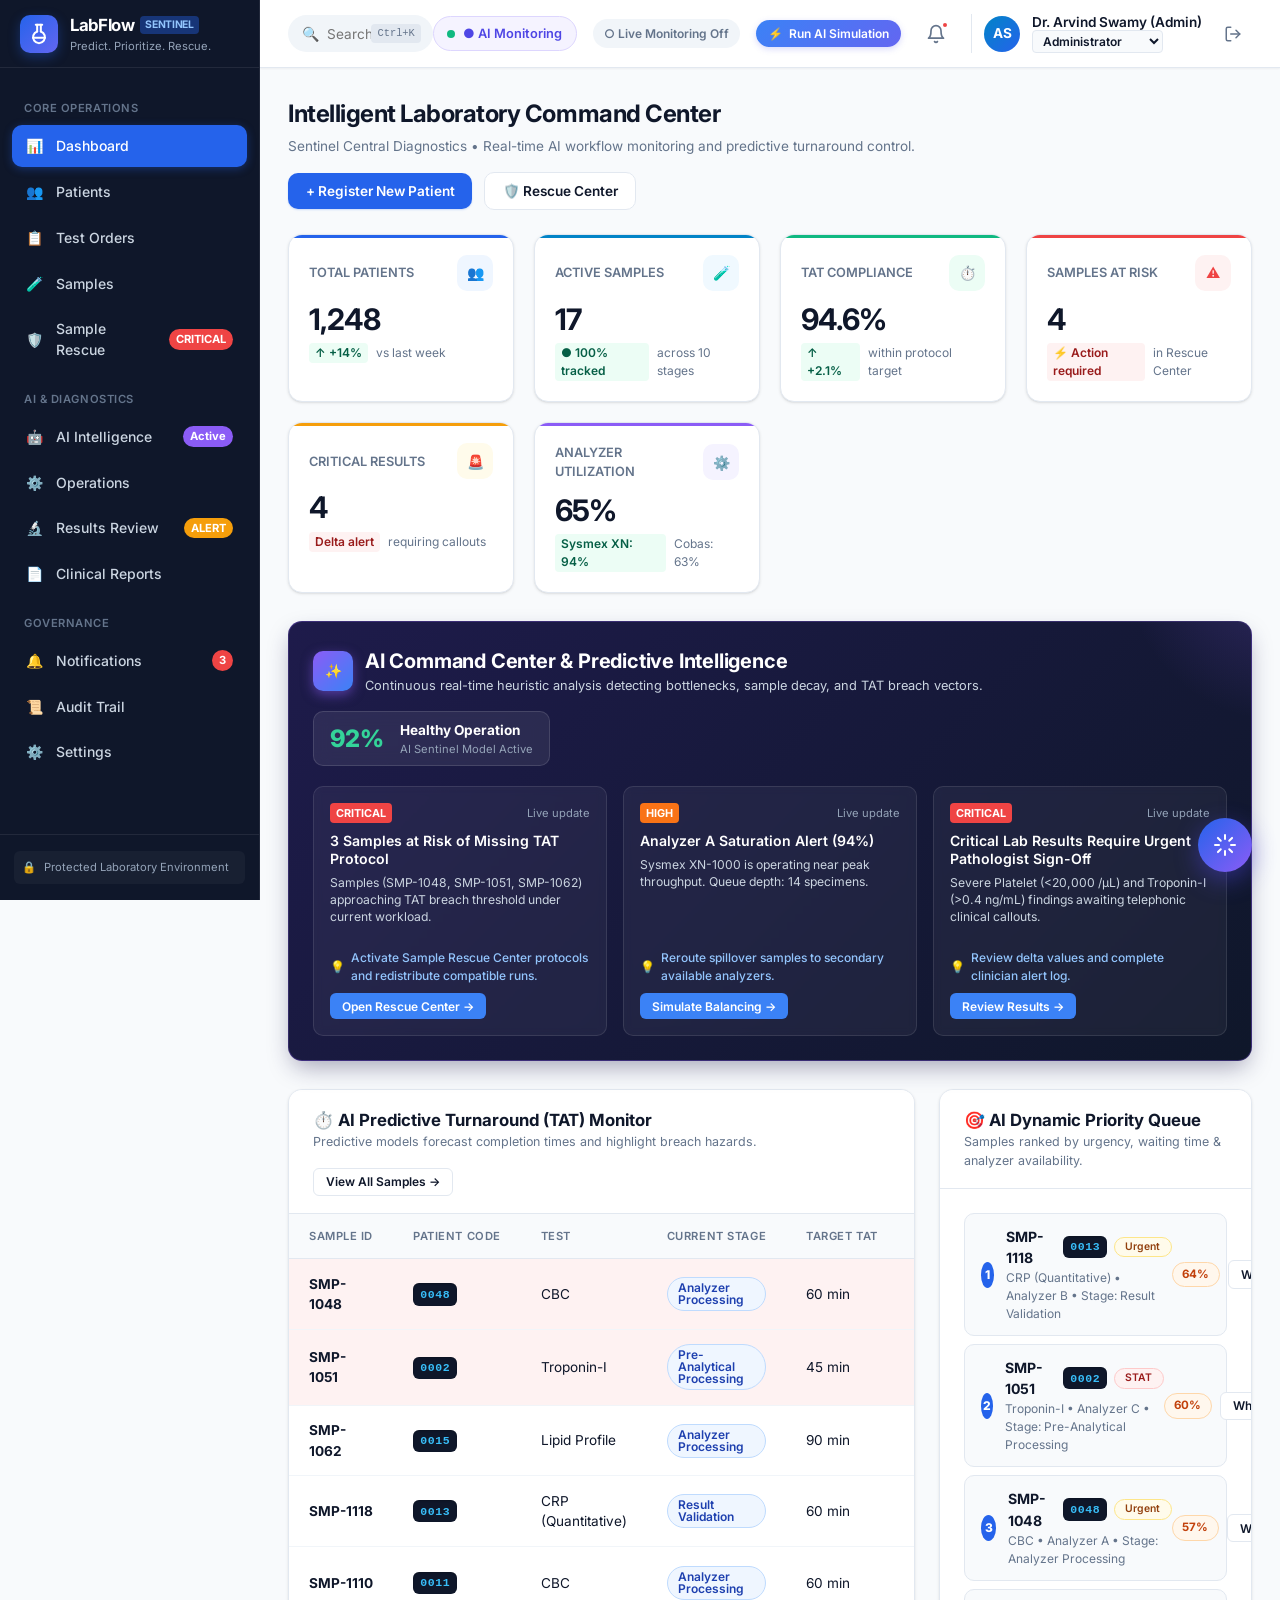
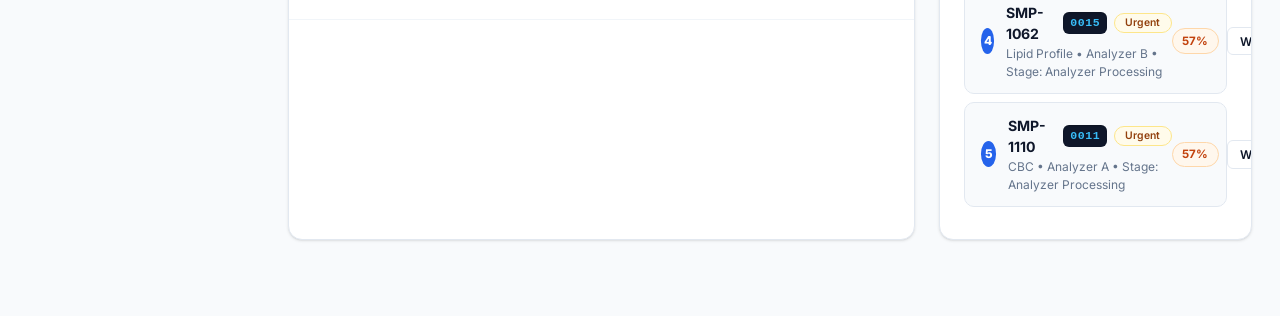
==== index.html @ 4ed2c7ea "Add files via upload" ====
<!DOCTYPE html>
<html lang="en">
<head>
  <meta charset="UTF-8">
  <meta name="viewport" content="width=device-width, initial-scale=1.0">
  <title>LabFlow Sentinel — AI-Integrated Healthcare Laboratory Management</title>
  
  <!-- Modern Inter Font & Stylesheets -->
  <link rel="preconnect" href="https://fonts.googleapis.com">
  <link rel="preconnect" href="https://fonts.gstatic.com" crossorigin>
  <link href="https://fonts.googleapis.com/css2?family=Inter:wght@400;500;600;700;800&display=swap" rel="stylesheet">
  
  <link rel="stylesheet" href="css/style.css">
  <link rel="stylesheet" href="css/components.css">
  <link rel="stylesheet" href="css/responsive.css">
</head>
<body>

<div class="app-container">
  
  <!-- Mobile Overlay -->
  <div id="sidebar-overlay" class="sidebar-overlay"></div>

  <!-- Left Sidebar Navigation -->
  <aside id="sidebar" class="sidebar">
    <div class="sidebar-header">
      <div class="brand-logo">
        <svg width="22" height="22" viewBox="0 0 24 24" fill="none" stroke="currentColor" stroke-width="2.2" stroke-linecap="round" stroke-linejoin="round">
          <path d="M10 2v7.31"></path>
          <path d="M14 9.3V1.99"></path>
          <path d="M8.5 2h7"></path>
          <path d="M14 9.3a6.5 6.5 0 1 1-4 0"></path>
          <path d="M5.52 16h12.96"></path>
        </svg>
      </div>
      <div class="brand-info">
        <div class="brand-title">
          <span>LabFlow</span>
          <span class="brand-badge">Sentinel</span>
        </div>
        <div class="brand-tagline">Predict. Prioritize. Rescue.</div>
      </div>
    </div>

    <nav class="sidebar-nav">
      <div class="nav-section-title">Core Operations</div>
      
      <a class="nav-item active" data-page="dashboard" onclick="app.navigateTo('dashboard')">
        <span class="nav-icon">📊</span>
        <span>Dashboard</span>
      </a>

      <a class="nav-item" data-page="patients" onclick="app.navigateTo('patients')">
        <span class="nav-icon">👥</span>
        <span>Patients</span>
      </a>

      <a class="nav-item" data-page="orders" onclick="app.navigateTo('orders')">
        <span class="nav-icon">📋</span>
        <span>Test Orders</span>
      </a>

      <a class="nav-item" data-page="samples" onclick="app.navigateTo('samples')">
        <span class="nav-icon">🧪</span>
        <span>Samples</span>
      </a>

      <a class="nav-item" data-page="rescue" onclick="app.navigateTo('rescue')">
        <span class="nav-icon">🛡️</span>
        <span>Sample Rescue</span>
        <span class="nav-badge danger">CRITICAL</span>
      </a>

      <div class="nav-section-title">AI & Diagnostics</div>

      <a class="nav-item" data-page="intelligence" onclick="app.navigateTo('intelligence')">
        <span class="nav-icon">🤖</span>
        <span>AI Intelligence</span>
        <span class="nav-badge purple">Active</span>
      </a>

      <a class="nav-item" data-page="operations" onclick="app.navigateTo('operations')">
        <span class="nav-icon">⚙️</span>
        <span>Operations</span>
      </a>

      <a class="nav-item" data-page="results" onclick="app.navigateTo('results')">
        <span class="nav-icon">🔬</span>
        <span>Results Review</span>
        <span class="nav-badge warning">ALERT</span>
      </a>

      <a class="nav-item" data-page="reports" onclick="app.navigateTo('reports')">
        <span class="nav-icon">📄</span>
        <span>Clinical Reports</span>
      </a>

      <div class="nav-section-title">Governance</div>

      <a class="nav-item" data-page="notifications" onclick="app.navigateTo('notifications')">
        <span class="nav-icon">🔔</span>
        <span>Notifications</span>
        <span id="sidebar-notif-badge" class="nav-badge danger" style="display: none;">3</span>
      </a>

      <a class="nav-item" data-page="audit" onclick="app.navigateTo('audit')">
        <span class="nav-icon">📜</span>
        <span>Audit Trail</span>
      </a>

      <a class="nav-item" data-page="settings" onclick="app.navigateTo('settings')">
        <span class="nav-icon">⚙️</span>
        <span>Settings</span>
      </a>
    </nav>

    <div class="sidebar-footer">
      <div class="sidebar-security-badge">
        <span>🔒</span>
        <span>Protected Laboratory Environment</span>
      </div>
    </div>
  </aside>

  <!-- Main Application Wrapper -->
  <div class="main-wrapper">
    
    <!-- Sticky Top Navigation Bar -->
    <header class="topbar">
      <div class="topbar-left">
        <button id="mobile-menu-btn" class="mobile-menu-btn" aria-label="Toggle Navigation">
          <svg width="22" height="22" viewBox="0 0 24 24" fill="none" stroke="currentColor" stroke-width="2"><line x1="3" y1="12" x2="21" y2="12"></line><line x1="3" y1="6" x2="21" y2="6"></line><line x1="3" y1="18" x2="21" y2="18"></line></svg>
        </button>

        <!-- Global Search Container with Deep Linking -->
        <div class="global-search-container">
          <div class="search-input-wrapper">
            <span class="search-icon">🔍</span>
            <input 
              type="text" 
              id="global-search-input" 
              class="global-search-input" 
              placeholder="Search Patient Code (e.g. 0048), Name, Sample ID, Test..." 
              autocomplete="off"
            />
            <span class="search-shortcut">Ctrl+K</span>
          </div>
          <div id="global-search-dropdown" class="search-results-dropdown"></div>
        </div>
      </div>

      <div class="topbar-right">
        <!-- AI System Status Pill -->
        <div class="ai-status-pill" onclick="app.openModal('ai-status-modal')" title="Click to view AI Subsystem Diagnostics">
          <span class="ai-pulse-dot"></span>
          <span>● AI Monitoring</span>
        </div>

        <!-- Live Monitoring Switch -->
        <div id="live-monitor-pill" class="live-monitor-pill" onclick="app.toggleLiveMonitoring()" title="Simulates real-time sample queue and time increments">
          ○ Live Monitoring Off
        </div>

        <!-- Run AI Simulation Button -->
        <button class="btn-simulation" onclick="app.runSimulation()" title="Triggers simulated volume spikes, updated risk scores, and alerts">
          <span>⚡</span> Run AI Simulation
        </button>

        <!-- Notification Bell -->
        <div class="icon-button" onclick="app.navigateTo('notifications')" title="Notifications">
          <svg width="20" height="20" viewBox="0 0 24 24" fill="none" stroke="currentColor" stroke-width="2" stroke-linecap="round" stroke-linejoin="round">
            <path d="M18 8A6 6 0 0 0 6 8c0 7-3 9-3 9h18s-3-2-3-9"></path>
            <path d="M13.73 21a2 2 0 0 1-3.46 0"></path>
          </svg>
          <span id="topbar-notif-badge" class="badge-dot" style="display: none;"></span>
        </div>

        <!-- Role-Based User Persona Switcher -->
        <div class="user-role-container">
          <div id="topbar-user-avatar" class="user-avatar">AS</div>
          <div class="user-details">
            <div id="topbar-user-name" class="user-name">Dr. Arvind Swamy</div>
            <div class="user-role">
              <select id="role-switcher-select" class="role-switcher-select" onchange="app.handleRoleSwitch(this.value)">
                <option value="admin">Administrator</option>
                <option value="technician">Lab Technician</option>
                <option value="pathologist">Pathologist</option>
                <option value="doctor">Referring Doctor</option>
                <option value="receptionist">Receptionist</option>
              </select>
            </div>
          </div>
          <button class="icon-button" onclick="window.location.href='login.html'" title="Sign Out / Switch Session">
            <svg width="18" height="18" viewBox="0 0 24 24" fill="none" stroke="currentColor" stroke-width="2" stroke-linecap="round" stroke-linejoin="round">
              <path d="M9 21H5a2 2 0 0 1-2-2V5a2 2 0 0 1 2-2h4"></path>
              <polyline points="16 17 21 12 16 7"></polyline>
              <line x1="21" y1="12" x2="9" y2="12"></line>
            </svg>
          </button>
        </div>
      </div>
    </header>

    <!-- Main Content Container (SPA Dynamic View Pages) -->
    <main class="content-area">
      
      <!-- VIEW: DASHBOARD -->
      <section id="view-dashboard" class="page-view active">
        <div class="page-header">
          <div class="page-header-left">
            <h1 class="page-title">
              <span>Intelligent Laboratory Command Center</span>
            </h1>
            <p class="page-subtitle">Sentinel Central Diagnostics &bull; Real-time AI workflow monitoring and predictive turnaround control.</p>
          </div>
          <div class="page-header-actions">
            <button class="btn btn-primary" onclick="app.openRegisterPatientModal()">
              + Register New Patient
            </button>
            <button class="btn btn-secondary" onclick="app.navigateTo('rescue')">
              🛡️ Rescue Center
            </button>
          </div>
        </div>

        <!-- 6 KPI Metric Cards -->
        <div class="kpi-grid">
          <div class="kpi-card primary">
            <div class="kpi-header">
              <span class="kpi-label">TOTAL PATIENTS</span>
              <div class="kpi-icon-wrap primary">👥</div>
            </div>
            <div id="kpi-total-patients" class="kpi-value">1,248</div>
            <div class="kpi-footer">
              <span class="kpi-trend up-good">↑ +14%</span>
              <span class="kpi-subtitle">vs last week</span>
            </div>
          </div>

          <div class="kpi-card accent">
            <div class="kpi-header">
              <span class="kpi-label">ACTIVE SAMPLES</span>
              <div class="kpi-icon-wrap accent">🧪</div>
            </div>
            <div id="kpi-active-samples" class="kpi-value">86</div>
            <div class="kpi-footer">
              <span class="kpi-trend up-good">● 100% tracked</span>
              <span class="kpi-subtitle">across 10 stages</span>
            </div>
          </div>

          <div class="kpi-card success">
            <div class="kpi-header">
              <span class="kpi-label">TAT COMPLIANCE</span>
              <div class="kpi-icon-wrap success">⏱️</div>
            </div>
            <div id="kpi-tat-compliance" class="kpi-value">94.6%</div>
            <div class="kpi-footer">
              <span class="kpi-trend up-good">↑ +2.1%</span>
              <span class="kpi-subtitle">within protocol target</span>
            </div>
          </div>

          <div class="kpi-card danger">
            <div class="kpi-header">
              <span class="kpi-label">SAMPLES AT RISK</span>
              <div class="kpi-icon-wrap danger">⚠️</div>
            </div>
            <div id="kpi-samples-at-risk" class="kpi-value">12</div>
            <div class="kpi-footer">
              <span class="kpi-trend up-bad">⚡ Action required</span>
              <span class="kpi-subtitle">in Rescue Center</span>
            </div>
          </div>

          <div class="kpi-card warning">
            <div class="kpi-header">
              <span class="kpi-label">CRITICAL RESULTS</span>
              <div class="kpi-icon-wrap warning">🚨</div>
            </div>
            <div id="kpi-critical-results" class="kpi-value">4</div>
            <div class="kpi-footer">
              <span class="kpi-trend up-bad">Delta alert</span>
              <span class="kpi-subtitle">requiring callouts</span>
            </div>
          </div>

          <div class="kpi-card purple">
            <div class="kpi-header">
              <span class="kpi-label">ANALYZER UTILIZATION</span>
              <div class="kpi-icon-wrap purple">⚙️</div>
            </div>
            <div id="kpi-analyzer-utilization" class="kpi-value">78%</div>
            <div class="kpi-footer">
              <span class="kpi-trend up-good">Sysmex XN: 94%</span>
              <span class="kpi-subtitle">Cobas: 63%</span>
            </div>
          </div>
        </div>

        <!-- AI Command Center Box -->
        <div class="ai-command-box">
          <div class="ai-command-header">
            <div class="ai-command-title-group">
              <div class="ai-sparkle-icon">✨</div>
              <div>
                <div class="ai-command-headline">AI Command Center & Predictive Intelligence</div>
                <div class="ai-command-subtext">Continuous real-time heuristic analysis detecting bottlenecks, sample decay, and TAT breach vectors.</div>
              </div>
            </div>

            <!-- Health Score Gauge -->
            <div class="ai-health-meter">
              <div class="ai-health-score">92%</div>
              <div class="ai-health-label">
                <span class="ai-health-status">Healthy Operation</span>
                <span class="ai-health-desc">AI Sentinel Model Active</span>
              </div>
            </div>
          </div>

          <!-- Real-Time AI Alert Insights Feed -->
          <div id="dashboard-ai-insights" class="ai-insights-grid"></div>
        </div>

        <!-- Dashboard Two-Column Grid: Predictive TAT & Priority Queue -->
        <div class="dashboard-grid">
          <!-- Left: AI Predictive TAT Table -->
          <div class="card">
            <div class="card-header">
              <div>
                <div class="card-title">⏱️ AI Predictive Turnaround (TAT) Monitor</div>
                <div class="card-subtitle">Predictive models forecast completion times and highlight breach hazards.</div>
              </div>
              <button class="btn btn-secondary btn-sm" onclick="app.navigateTo('samples')">
                View All Samples →
              </button>
            </div>
            <div class="card-body no-padding">
              <div id="dashboard-tat-table"></div>
            </div>
          </div>

          <!-- Right: AI Priority Queue -->
          <div class="card">
            <div class="card-header">
              <div>
                <div class="card-title">🎯 AI Dynamic Priority Queue</div>
                <div class="card-subtitle">Samples ranked by urgency, waiting time & analyzer availability.</div>
              </div>
            </div>
            <div class="card-body">
              <div id="dashboard-priority-queue"></div>
            </div>
          </div>
        </div>
      </section>

      <!-- VIEW: PATIENTS -->
      <section id="view-patients" class="page-view">
        <div class="page-header">
          <div class="page-header-left">
            <h1 class="page-title">👥 Patient Management</h1>
            <p class="page-subtitle">Unique short 4-digit Patient Codes (e.g. 0048, 0049). Zero QR/Barcodes.</p>
          </div>
          <div class="page-header-actions">
            <button class="btn btn-primary" onclick="app.openRegisterPatientModal()">
              + Register New Patient
            </button>
          </div>
        </div>

        <div class="card">
          <div class="table-toolbar">
            <div class="filter-group">
              <input 
                type="text" 
                class="search-field" 
                placeholder="Search by Code (e.g. 0048) or Name..." 
                oninput="patientManager.renderPatientList('patients-table-container', this.value)"
              />
            </div>
            <div style="font-size: 0.8rem; color: var(--text-muted);">
              All patients receive auto-incrementing 4-digit codes.
            </div>
          </div>
          <div class="card-body no-padding">
            <div id="patients-table-container"></div>
          </div>
        </div>
      </section>

      <!-- VIEW: PATIENT PROFILE -->
      <section id="view-patient-profile" class="page-view">
        <div id="patient-profile-container"></div>
      </section>

      <!-- VIEW: TEST ORDERS -->
      <section id="view-orders" class="page-view">
        <div class="page-header">
          <div class="page-header-left">
            <h1 class="page-title">📋 Test Order Management</h1>
            <p class="page-subtitle">Clinical test requisition linked to patient codes with STAT/Urgent prioritization.</p>
          </div>
          <div class="page-header-actions">
            <button class="btn btn-primary" onclick="app.openNewOrderModal()">
              + Create Test Order
            </button>
          </div>
        </div>

        <div class="card">
          <div class="card-body no-padding">
            <div id="orders-table-container"></div>
          </div>
        </div>
      </section>

      <!-- VIEW: SAMPLES -->
      <section id="view-samples" class="page-view">
        <div class="page-header">
          <div class="page-header-left">
            <h1 class="page-title">🧪 Sample Management & 10-Stage Journey</h1>
            <p class="page-subtitle">Complete sample lifecycle tracking from Registration to Patient Notification.</p>
          </div>
          <div class="page-header-actions">
            <button class="btn btn-secondary" onclick="app.navigateTo('rescue')">
              🛡️ Open Rescue Center
            </button>
          </div>
        </div>

        <div class="card">
          <div class="table-toolbar">
            <div class="filter-group">
              <input 
                type="text" 
                class="search-field" 
                placeholder="Search Sample ID, Code, Test..." 
                oninput="sampleManager.renderSampleList('samples-table-container', { search: this.value })"
              />
              <select class="filter-select" onchange="sampleManager.renderSampleList('samples-table-container', { risk: this.value })">
                <option value="all">All Risk Levels</option>
                <option value="critical">Critical Risk</option>
                <option value="high">High Risk</option>
                <option value="moderate">Moderate Risk</option>
                <option value="low">Low Risk</option>
              </select>
              <select class="filter-select" onchange="sampleManager.renderSampleList('samples-table-container', { priority: this.value })">
                <option value="all">All Priorities</option>
                <option value="stat">STAT Priority</option>
                <option value="urgent">Urgent</option>
                <option value="normal">Normal</option>
              </select>
            </div>
          </div>
          <div class="card-body no-padding">
            <div id="samples-table-container"></div>
          </div>
        </div>
      </section>

      <!-- VIEW: SAMPLE RESCUE CENTER -->
      <section id="view-rescue" class="page-view">
        <div class="page-header">
          <div class="page-header-left">
            <h1 class="page-title">
              <span>🛡️ Sample Rescue Center</span>
            </h1>
            <p class="page-subtitle">AI-identified specimens at risk of breaching turnaround protocol with recommended rescue interventions.</p>
          </div>
          <div class="page-header-actions">
            <button class="btn btn-primary" onclick="operationsManager.rebalanceWorkload()">
              ⚡ Rebalance Analyzers
            </button>
          </div>
        </div>

        <div id="rescue-cards-container"></div>
      </section>

      <!-- VIEW: AI INTELLIGENCE -->
      <section id="view-intelligence" class="page-view">
        <div class="page-header">
          <div class="page-header-left">
            <h1 class="page-title">🤖 AI Intelligence & Risk Engine</h1>
            <p class="page-subtitle">Deep heuristic reasoning, confidence metrics, and multi-factor queue optimization.</p>
          </div>
        </div>

        <div id="intelligence-view-container"></div>
      </section>

      <!-- VIEW: OPERATIONS -->
      <section id="view-operations" class="page-view">
        <div class="page-header">
          <div class="page-header-left">
            <h1 class="page-title">⚙️ Operations Center & What-If Simulator</h1>
            <p class="page-subtitle">Live automated analyzer utilization, capacity forecasting, and operational stress-testing.</p>
          </div>
          <div class="page-header-actions">
            <button class="btn btn-primary" onclick="operationsManager.rebalanceWorkload()">
              ⚖️ Balance Analyzer Workload
            </button>
          </div>
        </div>

        <!-- Analyzer Instrument Monitor Cards -->
        <h3 style="font-size: 1.1rem; font-weight: 700; color: var(--text-main); margin-bottom: 1rem;">
          Automated Instrumentation Status
        </h3>
        <div id="analyzers-grid-container" class="analyzer-grid"></div>

        <!-- What-If Simulator -->
        <div id="what-if-container"></div>
      </section>

      <!-- VIEW: RESULTS REVIEW -->
      <section id="view-results" class="page-view">
        <div class="page-header">
          <div class="page-header-left">
            <h1 class="page-title">🔬 Results Management & AI Anomaly Detection</h1>
            <p class="page-subtitle">Clinical findings validation, delta checks, and non-diagnostic heuristic flags.</p>
          </div>
        </div>

        <div class="card">
          <div class="table-toolbar">
            <div class="filter-group">
              <button class="btn btn-secondary btn-sm result-tab-btn active" data-tab="all" onclick="app.setResultsTab('all')">
                All Results
              </button>
              <button class="btn btn-secondary btn-sm result-tab-btn" data-tab="critical" onclick="app.setResultsTab('critical')">
                🚨 Critical Alerts
              </button>
              <button class="btn btn-secondary btn-sm result-tab-btn" data-tab="pending" onclick="app.setResultsTab('pending')">
                Pending Review
              </button>
              <button class="btn btn-secondary btn-sm result-tab-btn" data-tab="reviewed" onclick="app.setResultsTab('reviewed')">
                Reviewed & Verified
              </button>
            </div>
          </div>
          <div class="card-body no-padding">
            <div id="results-table-container"></div>
          </div>
        </div>
      </section>

      <!-- VIEW: REPORTS -->
      <section id="view-reports" class="page-view">
        <div class="page-header">
          <div class="page-header-left">
            <h1 class="page-title">📄 Clinical Diagnostic Reports</h1>
            <p class="page-subtitle">Standardized laboratory reporting with AI technical summary draft assistance.</p>
          </div>
        </div>

        <div class="card">
          <div class="card-body no-padding">
            <div id="reports-list-container"></div>
          </div>
        </div>
      </section>

      <!-- VIEW: REPORT PREVIEW -->
      <section id="view-report-preview" class="page-view">
        <div id="report-preview-container"></div>
      </section>

      <!-- VIEW: NOTIFICATIONS -->
      <section id="view-notifications" class="page-view">
        <div class="page-header">
          <div class="page-header-left">
            <h1 class="page-title">🔔 Operational & Clinical Notifications</h1>
            <p class="page-subtitle">Centralized alerts for critical values, TAT warnings, and analyzer bottlenecks.</p>
          </div>
        </div>

        <div id="notifications-view-container"></div>
      </section>

      <!-- VIEW: AUDIT TRAIL -->
      <section id="view-audit" class="page-view">
        <div class="page-header">
          <div class="page-header-left">
            <h1 class="page-title">📜 Tamper-Evident Operational Audit Trail</h1>
            <p class="page-subtitle">Immutable log of clinical sign-offs, rescue approvals, and workflow state transitions.</p>
          </div>
        </div>

        <div class="card">
          <div class="table-toolbar">
            <input 
              type="text" 
              class="search-field" 
              placeholder="Search user, action, sample..." 
              oninput="app.renderAuditTrail(this.value)"
            />
          </div>
          <div class="card-body no-padding">
            <div id="audit-table-container"></div>
          </div>
        </div>
      </section>

      <!-- VIEW: SETTINGS -->
      <section id="view-settings" class="page-view">
        <div class="page-header">
          <div class="page-header-left">
            <h1 class="page-title">⚙️ System Configuration</h1>
            <p class="page-subtitle">Laboratory parameters, TAT thresholds, and AI heuristic toggles.</p>
          </div>
        </div>

        <div id="settings-view-container"></div>
      </section>

    </main>
  </div>
</div>

<!-- ==========================================================================
     MODALS & FLOATING CONTROLS
     ========================================================================== -->

<!-- Register Patient Modal -->
<div id="register-patient-modal" class="modal-backdrop">
  <div class="modal-container" style="max-width: 580px;">
    <div class="modal-header">
      <div class="modal-title">
        <span>👥</span> Register New Patient
      </div>
      <button class="modal-close-btn" onclick="app.closeModal('register-patient-modal')">&times;</button>
    </div>
    <form onsubmit="app.handlePatientRegistration(event)">
      <div class="modal-body">
        <div class="form-group" style="background: #f8fafc; border: 1px dashed var(--primary); padding: 0.75rem 1rem; border-radius: var(--radius-md); margin-bottom: 1.25rem;">
          <label class="form-label" style="color: var(--primary);">Automatically Generated Patient Code</label>
          <div style="display: flex; align-items: center; gap: 0.75rem;">
            <input type="text" id="new-patient-code-preview" class="form-control" style="font-family: var(--font-mono); font-weight: 800; font-size: 1.2rem; color: #0284c7; width: 140px;" readonly />
            <span style="font-size: 0.75rem; color: var(--text-muted);">Unique 4-digit code. Zero barcodes needed.</span>
          </div>
        </div>

        <div class="form-group">
          <label class="form-label">Full Patient Name *</label>
          <input type="text" name="patientName" class="form-control" placeholder="e.g. Rahul Sharma" required />
        </div>

        <div class="form-row">
          <div class="form-group">
            <label class="form-label">Age *</label>
            <input type="number" name="patientAge" class="form-control" placeholder="e.g. 42" min="1" max="120" required />
          </div>
          <div class="form-group">
            <label class="form-label">Gender *</label>
            <select name="patientGender" class="form-control" required>
              <option value="Male">Male</option>
              <option value="Female">Female</option>
              <option value="Other">Other</option>
            </select>
          </div>
        </div>

        <div class="form-row">
          <div class="form-group">
            <label class="form-label">Phone Number *</label>
            <input type="tel" name="patientPhone" class="form-control" placeholder="+91 98765 43210" required />
          </div>
          <div class="form-group">
            <label class="form-label">Email Address</label>
            <input type="email" name="patientEmail" class="form-control" placeholder="patient@example.com" />
          </div>
        </div>

        <div class="form-group">
          <label class="form-label">Referring Clinician / Doctor</label>
          <input type="text" name="patientDoctor" class="form-control" placeholder="Dr. Arvind Swamy" />
        </div>

        <div class="form-group">
          <label class="form-label">Residential Address</label>
          <input type="text" name="patientAddress" class="form-control" placeholder="City address" />
        </div>
      </div>
      <div class="modal-footer">
        <button type="button" class="btn btn-secondary" onclick="app.closeModal('register-patient-modal')">Cancel</button>
        <button type="submit" class="btn btn-primary">Complete Registration & Generate Code</button>
      </div>
    </form>
  </div>
</div>

<!-- Create Test Order Modal -->
<div id="create-order-modal" class="modal-backdrop">
  <div class="modal-container" style="max-width: 540px;">
    <div class="modal-header">
      <div class="modal-title">
        <span>📋</span> Create Laboratory Test Order
      </div>
      <button class="modal-close-btn" onclick="app.closeModal('create-order-modal')">&times;</button>
    </div>
    <form onsubmit="app.handleCreateOrder(event)">
      <div class="modal-body">
        <div class="form-group">
          <label class="form-label">Select Patient (By 4-Digit Code)</label>
          <select id="order-patient-code-select" name="orderPatientCode" class="form-control" required></select>
        </div>

        <div class="form-group">
          <label class="form-label">Diagnostic Test / Panel</label>
          <select name="orderTestName" class="form-control" required>
            <option value="CBC">Complete Blood Count (CBC)</option>
            <option value="Lipid Profile">Lipid Profile</option>
            <option value="Liver Function Test">Liver Function Test (LFT)</option>
            <option value="Kidney Function Test">Kidney Function Test (KFT)</option>
            <option value="HbA1c">HbA1c (Glycated Hemoglobin)</option>
            <option value="Thyroid Profile">Thyroid Profile (T3, T4, TSH)</option>
            <option value="Troponin-I">Troponin-I (High Sensitivity)</option>
            <option value="Vitamin D">Vitamin D (25-OH)</option>
            <option value="CRP">CRP (Quantitative)</option>
            <option value="Blood Glucose">Blood Glucose (F/PP)</option>
          </select>
        </div>

        <div class="form-row">
          <div class="form-group">
            <label class="form-label">Priority Level</label>
            <select name="orderPriority" class="form-control" required>
              <option value="Normal">Normal (Standard Batch)</option>
              <option value="Urgent">Urgent (Expedited)</option>
              <option value="STAT">STAT (Emergency Cardiac/Trauma)</option>
            </select>
          </div>
          <div class="form-group">
            <label class="form-label">Ordering Doctor</label>
            <input type="text" name="orderDoctor" class="form-control" placeholder="Dr. Arvind Swamy" />
          </div>
        </div>
      </div>
      <div class="modal-footer">
        <button type="button" class="btn btn-secondary" onclick="app.closeModal('create-order-modal')">Cancel</button>
        <button type="submit" class="btn btn-primary">Create Order & Accession Sample</button>
      </div>
    </form>
  </div>
</div>

<!-- Sample Details & 10-Stage Journey Modal -->
<div id="sample-details-modal" class="modal-backdrop">
  <div class="modal-container">
    <div class="modal-header">
      <div id="sample-details-modal-title" class="modal-title">Sample Digital Journey</div>
      <button class="modal-close-btn" onclick="app.closeModal('sample-details-modal')">&times;</button>
    </div>
    <div id="sample-details-modal-body" class="modal-body"></div>
    <div class="modal-footer">
      <button class="btn btn-secondary" onclick="app.closeModal('sample-details-modal')">Close</button>
      <button class="btn btn-primary" onclick="app.advanceCurrentSampleStage()">
        Advance to Next Workflow Stage →
      </button>
    </div>
  </div>
</div>

<!-- Why Prioritized Explainability Modal -->
<div id="why-prioritized-modal" class="modal-backdrop">
  <div class="modal-container" style="max-width: 540px;">
    <div class="modal-header">
      <div class="modal-title">
        <span>✨</span> AI Explainability Breakdown
      </div>
      <button class="modal-close-btn" onclick="app.closeModal('why-prioritized-modal')">&times;</button>
    </div>
    <div id="why-prioritized-modal-body" class="modal-body"></div>
    <div class="modal-footer">
      <button class="btn btn-secondary" onclick="app.closeModal('why-prioritized-modal')">Close</button>
    </div>
  </div>
</div>

<!-- Non-Diagnostic AI Anomaly Modal -->
<div id="anomaly-modal" class="modal-backdrop">
  <div class="modal-container" style="max-width: 620px;">
    <div class="modal-header">
      <div class="modal-title">
        <span>⚠️</span> Non-Diagnostic AI Result Anomaly
      </div>
      <button class="modal-close-btn" onclick="app.closeModal('anomaly-modal')">&times;</button>
    </div>
    <div id="anomaly-modal-body" class="modal-body"></div>
  </div>
</div>

<!-- Reassign Analyzer Modal -->
<div id="reassign-modal" class="modal-backdrop">
  <div class="modal-container" style="max-width: 440px;">
    <div class="modal-header">
      <div class="modal-title">Reassign Analyzer</div>
      <button class="modal-close-btn" onclick="app.closeModal('reassign-modal')">&times;</button>
    </div>
    <div class="modal-body">
      <p style="font-size: 0.85rem; color: var(--text-muted); margin-bottom: 1rem;">
        Select an alternate available analyzer instrument to balance workload:
      </p>
      <div class="form-group">
        <label class="form-label">Target Analyzer</label>
        <select id="reassign-analyzer-select" class="form-control">
          <option value="Analyzer B">Analyzer B — Roche Cobas c501 (Available 63%)</option>
          <option value="Analyzer C">Analyzer C — Abbott Architect i2000SR (Available 38%)</option>
          <option value="Analyzer A">Analyzer A — Sysmex XN-1000 (Hematology 94%)</option>
        </select>
      </div>
    </div>
    <div class="modal-footer">
      <button class="btn btn-secondary" onclick="app.closeModal('reassign-modal')">Cancel</button>
      <button class="btn btn-primary" onclick="app.submitReassignAnalyzer()">Confirm Reassignment</button>
    </div>
  </div>
</div>

<!-- AI Subsystems Status Modal -->
<div id="ai-status-modal" class="modal-backdrop">
  <div class="modal-container" style="max-width: 500px;">
    <div class="modal-header">
      <div class="modal-title">
        <span>🤖</span> AI Sentinel Subsystems Status
      </div>
      <button class="modal-close-btn" onclick="app.closeModal('ai-status-modal')">&times;</button>
    </div>
    <div class="modal-body" style="display: flex; flex-direction: column; gap: 0.75rem; font-size: 0.85rem;">
      <div style="display: flex; justify-content: space-between; align-items: center; padding: 0.5rem; background: #f8fafc; border-radius: var(--radius-sm);">
        <div><strong>Predictive TAT Model:</strong> Forecasts elapsed vs target turnaround</div>
        <span class="badge badge-success">● Active</span>
      </div>
      <div style="display: flex; justify-content: space-between; align-items: center; padding: 0.5rem; background: #f8fafc; border-radius: var(--radius-sm);">
        <div><strong>Sample Risk Engine:</strong> Multi-factor mathematical risk scoring</div>
        <span class="badge badge-success">● Active</span>
      </div>
      <div style="display: flex; justify-content: space-between; align-items: center; padding: 0.5rem; background: #f8fafc; border-radius: var(--radius-sm);">
        <div><strong>Non-Diagnostic Anomaly Detection:</strong> Delta checks & extremes</div>
        <span class="badge badge-success">● Active</span>
      </div>
      <div style="display: flex; justify-content: space-between; align-items: center; padding: 0.5rem; background: #f8fafc; border-radius: var(--radius-sm);">
        <div><strong>Operational Intelligence:</strong> Analyzer queue bottlenecks</div>
        <span class="badge badge-success">● Active</span>
      </div>
      <div style="display: flex; justify-content: space-between; align-items: center; padding: 0.5rem; background: #f8fafc; border-radius: var(--radius-sm);">
        <div><strong>AI Assistant:</strong> Real-time conversational operational queries</div>
        <span class="badge badge-success">● Active</span>
      </div>
    </div>
    <div class="modal-footer">
      <button class="btn btn-secondary" onclick="app.closeModal('ai-status-modal')">Close</button>
    </div>
  </div>
</div>

<!-- Floating LabFlow AI Chat Assistant Trigger -->
<div class="ai-floating-trigger" onclick="app.toggleAiChat()" title="LabFlow AI Operational Assistant">
  <svg width="24" height="24" viewBox="0 0 24 24" fill="none" stroke="currentColor" stroke-width="2" stroke-linecap="round" stroke-linejoin="round">
    <path d="M12 2v4"></path>
    <path d="M12 18v4"></path>
    <path d="M4.93 4.93l2.83 2.83"></path>
    <path d="M16.24 16.24l2.83 2.83"></path>
    <path d="M2 12h4"></path>
    <path d="M18 12h4"></path>
    <path d="M4.93 19.07l2.83-2.83"></path>
    <path d="M16.24 7.76l2.83-2.83"></path>
  </svg>
</div>

<!-- Floating AI Chat Slide-Over Drawer -->
<div id="ai-chat-drawer" class="ai-chat-drawer">
  <div class="ai-chat-header">
    <div class="ai-chat-title">
      <span>✨</span> LabFlow AI Assistant
    </div>
    <button onclick="app.toggleAiChat()" style="color: white; font-size: 1.2rem;">&times;</button>
  </div>

  <div id="ai-chat-messages" class="ai-chat-messages">
    <div class="ai-msg assistant">
      Hello! I am <strong>LabFlow AI</strong>, your laboratory operations assistant. Ask me about at-risk samples, analyzer bottlenecks, or pending critical results.
    </div>
  </div>

  <!-- Quick Query Chips -->
  <div class="ai-quick-chips">
    <button class="chip-btn" onclick="app.sendAiChatMessage('Which samples are at risk?')">At-Risk Samples</button>
    <button class="chip-btn" onclick="app.sendAiChatMessage('Why is Analyzer A overloaded?')">Analyzer A Overload?</button>
    <button class="chip-btn" onclick="app.sendAiChatMessage('Show critical pending results.')">Critical Results</button>
    <button class="chip-btn" onclick="app.sendAiChatMessage('Which samples should be prioritized?')">Prioritized Samples</button>
    <button class="chip-btn" onclick="app.sendAiChatMessage('Summarize today\'s laboratory workload.')">Today's Summary</button>
  </div>

  <div class="ai-chat-input-row">
    <input 
      type="text" 
      id="ai-chat-input" 
      class="ai-chat-input" 
      placeholder="Ask LabFlow AI a question..." 
      onkeydown="if(event.key==='Enter') app.sendAiChatMessage()"
    />
    <button class="btn btn-primary btn-sm" onclick="app.sendAiChatMessage()">Send</button>
  </div>
</div>

<!-- Reusable Toast Notification Container -->
<div id="toast-container" class="toast-container"></div>

<!-- Core Modular JavaScript Scripts -->
<script src="js/data.js"></script>
<script src="js/aiService.js"></script>
<script src="js/auth.js"></script>
<script src="js/patients.js"></script>
<script src="js/samples.js"></script>
<script src="js/rescue.js"></script>
<script src="js/operations.js"></script>
<script src="js/results.js"></script>
<script src="js/reports.js"></script>
<script src="js/notifications.js"></script>
<script src="js/audit.js"></script>
<script src="js/app.js"></script>

</body>
</html>
---- css/style.css ----
/* ==========================================================================
   LabFlow Sentinel — Core Healthcare SaaS Design System
   "Predict. Prioritize. Rescue. Deliver."
   ========================================================================== */

:root {
  /* Brand Palette */
  --primary: #2563eb;
  --primary-hover: #1d4ed8;
  --primary-light: #eff6ff;
  --primary-border: #bfdbfe;
  
  --secondary: #4f46e5;
  --secondary-light: #eef2ff;
  
  --accent: #0284c7;
  --accent-light: #f0f9ff;
  
  /* Status Colors */
  --success: #10b981;
  --success-light: #ecfdf5;
  --success-border: #a7f3d0;
  
  --warning: #f59e0b;
  --warning-light: #fffbeb;
  --warning-border: #fde68a;
  
  --danger: #ef4444;
  --danger-light: #fef2f2;
  --danger-border: #fecaca;
  
  --critical: #dc2626;
  --critical-light: #fee2e2;
  --critical-border: #fca5a5;
  
  --ai-purple: #8b5cf6;
  --ai-purple-light: #f5f3ff;
  --ai-purple-border: #ddd6fe;

  /* Neutral Surface & Typography */
  --bg-app: #f8fafc;
  --bg-surface: #ffffff;
  --bg-sidebar: #0f172a;
  --bg-sidebar-hover: #1e293b;
  --bg-sidebar-active: #2563eb;
  
  --text-main: #0f172a;
  --text-muted: #64748b;
  --text-light: #94a3b8;
  --text-on-dark: #f8fafc;
  --text-on-dark-muted: #94a3b8;
  
  --border-color: #e2e8f0;
  --border-subtle: #f1f5f9;
  
  /* Shadows */
  --shadow-xs: 0 1px 2px 0 rgba(0, 0, 0, 0.05);
  --shadow-sm: 0 1px 3px 0 rgba(0, 0, 0, 0.1), 0 1px 2px -1px rgba(0, 0, 0, 0.1);
  --shadow-md: 0 4px 6px -1px rgba(0, 0, 0, 0.08), 0 2px 4px -2px rgba(0, 0, 0, 0.05);
  --shadow-lg: 0 10px 15px -3px rgba(0, 0, 0, 0.08), 0 4px 6px -4px rgba(0, 0, 0, 0.04);
  --shadow-xl: 0 20px 25px -5px rgba(0, 0, 0, 0.1), 0 8px 10px -6px rgba(0, 0, 0, 0.04);
  
  /* Transitions */
  --transition-fast: 150ms cubic-bezier(0.4, 0, 0.2, 1);
  --transition-normal: 250ms cubic-bezier(0.4, 0, 0.2, 1);
  
  /* Geometry */
  --sidebar-width: 260px;
  --topbar-height: 68px;
  --radius-sm: 6px;
  --radius-md: 10px;
  --radius-lg: 14px;
  --radius-full: 9999px;
  
  /* Font Families */
  --font-sans: 'Inter', -apple-system, BlinkMacSystemFont, "Segoe UI", Roboto, "Helvetica Neue", Arial, sans-serif;
  --font-mono: ui-monospace, SFMono-Regular, Menlo, Monaco, Consolas, monospace;
}

/* Base Styles */
* {
  box-sizing: border-box;
  margin: 0;
  padding: 0;
}

body {
  font-family: var(--font-sans);
  background-color: var(--bg-app);
  color: var(--text-main);
  font-size: 14px;
  line-height: 1.5;
  -webkit-font-smoothing: antialiased;
  -moz-osx-font-smoothing: grayscale;
  overflow-x: hidden;
}

button, input, select, textarea {
  font-family: inherit;
  font-size: inherit;
  color: inherit;
}

button {
  cursor: pointer;
  border: none;
  background: transparent;
  outline: none;
  transition: all var(--transition-fast);
}

a {
  color: inherit;
  text-decoration: none;
}

/* App Layout Grid */
.app-container {
  display: flex;
  min-height: 100vh;
  position: relative;
}

/* Sidebar Navigation */
.sidebar {
  width: var(--sidebar-width);
  background-color: var(--bg-sidebar);
  color: var(--text-on-dark);
  display: flex;
  flex-direction: column;
  position: fixed;
  top: 0;
  bottom: 0;
  left: 0;
  z-index: 40;
  transition: transform var(--transition-normal);
  border-right: 1px solid rgba(255, 255, 255, 0.08);
}

.sidebar-header {
  height: var(--topbar-height);
  display: flex;
  align-items: center;
  padding: 0 1.25rem;
  gap: 0.75rem;
  border-bottom: 1px solid rgba(255, 255, 255, 0.08);
}

.brand-logo {
  display: flex;
  align-items: center;
  justify-content: center;
  width: 38px;
  height: 38px;
  background: linear-gradient(135deg, #2563eb, #6366f1);
  border-radius: var(--radius-md);
  color: white;
  box-shadow: 0 4px 12px rgba(37, 99, 235, 0.35);
}

.brand-info {
  display: flex;
  flex-direction: column;
}

.brand-title {
  font-size: 1.05rem;
  font-weight: 700;
  letter-spacing: -0.02em;
  color: #ffffff;
  display: flex;
  align-items: center;
  gap: 0.35rem;
}

.brand-badge {
  font-size: 0.65rem;
  font-weight: 700;
  text-transform: uppercase;
  background: rgba(37, 99, 235, 0.4);
  color: #93c5fd;
  padding: 1px 5px;
  border-radius: 4px;
}

.brand-tagline {
  font-size: 0.7rem;
  color: var(--text-on-dark-muted);
}

.sidebar-nav {
  flex: 1;
  overflow-y: auto;
  padding: 1rem 0.75rem;
  display: flex;
  flex-direction: column;
  gap: 0.25rem;
}

.nav-section-title {
  font-size: 0.7rem;
  font-weight: 600;
  text-transform: uppercase;
  letter-spacing: 0.05em;
  color: #64748b;
  padding: 0.5rem 0.75rem 0.25rem;
  margin-top: 0.5rem;
}

.nav-item {
  display: flex;
  align-items: center;
  gap: 0.75rem;
  padding: 0.65rem 0.85rem;
  border-radius: var(--radius-md);
  color: #cbd5e1;
  font-size: 0.875rem;
  font-weight: 500;
  transition: all var(--transition-fast);
  position: relative;
}

.nav-item:hover {
  background-color: var(--bg-sidebar-hover);
  color: #ffffff;
}

.nav-item.active {
  background-color: var(--primary);
  color: #ffffff;
  box-shadow: 0 2px 8px rgba(37, 99, 235, 0.35);
}

.nav-icon {
  width: 18px;
  height: 18px;
  flex-shrink: 0;
  display: flex;
  align-items: center;
  justify-content: center;
}

.nav-badge {
  margin-left: auto;
  font-size: 0.7rem;
  font-weight: 700;
  padding: 2px 7px;
  border-radius: var(--radius-full);
}

.nav-badge.danger {
  background-color: #ef4444;
  color: white;
}

.nav-badge.warning {
  background-color: #f59e0b;
  color: white;
}

.nav-badge.purple {
  background-color: #8b5cf6;
  color: white;
}

.sidebar-footer {
  padding: 1rem 0.85rem;
  border-top: 1px solid rgba(255, 255, 255, 0.08);
  display: flex;
  flex-direction: column;
  gap: 0.5rem;
}

.sidebar-security-badge {
  display: flex;
  align-items: center;
  gap: 0.5rem;
  font-size: 0.7rem;
  color: #94a3b8;
  background: rgba(255, 255, 255, 0.04);
  padding: 0.5rem;
  border-radius: var(--radius-sm);
}

/* Main Content Area */
.main-wrapper {
  flex: 1;
  margin-left: var(--sidebar-width);
  display: flex;
  flex-direction: column;
  min-height: 100vh;
  min-width: 0;
}

/* Top Navigation Bar */
.topbar {
  height: var(--topbar-height);
  background-color: var(--bg-surface);
  border-bottom: 1px solid var(--border-color);
  display: flex;
  align-items: center;
  justify-content: space-between;
  padding: 0 1.75rem;
  position: sticky;
  top: 0;
  z-index: 30;
  box-shadow: var(--shadow-xs);
}

.topbar-left {
  display: flex;
  align-items: center;
  gap: 1.25rem;
  flex: 1;
  max-width: 580px;
}

.mobile-menu-btn {
  display: none;
  padding: 0.5rem;
  color: var(--text-muted);
  border-radius: var(--radius-sm);
}

/* Global Search Input */
.global-search-container {
  position: relative;
  width: 100%;
}

.search-input-wrapper {
  position: relative;
  display: flex;
  align-items: center;
  width: 100%;
}

.search-icon {
  position: absolute;
  left: 0.85rem;
  color: var(--text-muted);
  pointer-events: none;
}

.global-search-input {
  width: 100%;
  padding: 0.6rem 2.25rem 0.6rem 2.4rem;
  background-color: #f1f5f9;
  border: 1px solid transparent;
  border-radius: var(--radius-full);
  font-size: 0.85rem;
  color: var(--text-main);
  transition: all var(--transition-fast);
}

.global-search-input:focus {
  background-color: #ffffff;
  border-color: var(--primary);
  box-shadow: 0 0 0 3px rgba(37, 99, 235, 0.15);
  outline: none;
}

.search-shortcut {
  position: absolute;
  right: 0.75rem;
  font-size: 0.65rem;
  font-family: var(--font-mono);
  background-color: #e2e8f0;
  color: var(--text-muted);
  padding: 2px 6px;
  border-radius: 4px;
}

/* Global Search Dropdown */
.search-results-dropdown {
  position: absolute;
  top: calc(100% + 8px);
  left: 0;
  right: 0;
  background-color: var(--bg-surface);
  border: 1px solid var(--border-color);
  border-radius: var(--radius-lg);
  box-shadow: var(--shadow-xl);
  max-height: 480px;
  overflow-y: auto;
  z-index: 50;
  display: none;
}

.search-results-dropdown.active {
  display: block;
}

.search-group-title {
  padding: 0.6rem 1rem 0.35rem;
  font-size: 0.7rem;
  font-weight: 700;
  text-transform: uppercase;
  letter-spacing: 0.05em;
  color: var(--text-muted);
  background-color: #f8fafc;
  border-top: 1px solid var(--border-subtle);
}

.search-group-title:first-child {
  border-top: none;
}

.search-item {
  padding: 0.65rem 1rem;
  display: flex;
  align-items: center;
  justify-content: space-between;
  gap: 0.75rem;
  cursor: pointer;
  transition: background-color var(--transition-fast);
  border-bottom: 1px solid var(--border-subtle);
}

.search-item:hover {
  background-color: var(--primary-light);
}

.search-item-main {
  display: flex;
  flex-direction: column;
}

.search-item-primary {
  font-weight: 600;
  font-size: 0.85rem;
  color: var(--text-main);
  display: flex;
  align-items: center;
  gap: 0.5rem;
}

.search-item-secondary {
  font-size: 0.75rem;
  color: var(--text-muted);
}

/* Topbar Right Controls */
.topbar-right {
  display: flex;
  align-items: center;
  gap: 1rem;
}

/* AI Status Badge */
.ai-status-pill {
  display: flex;
  align-items: center;
  gap: 0.5rem;
  padding: 0.45rem 0.85rem;
  background-color: var(--ai-purple-light);
  border: 1px solid var(--ai-purple-border);
  border-radius: var(--radius-full);
  font-size: 0.8rem;
  font-weight: 600;
  color: var(--secondary);
  cursor: pointer;
  transition: all var(--transition-fast);
}

.ai-status-pill:hover {
  background-color: #ede9fe;
  transform: translateY(-1px);
}

.ai-pulse-dot {
  width: 8px;
  height: 8px;
  background-color: #10b981;
  border-radius: 50%;
  position: relative;
  box-shadow: 0 0 0 0 rgba(16, 185, 129, 0.7);
  animation: pulse-green 2s infinite;
}

@keyframes pulse-green {
  0% {
    transform: scale(0.95);
    box-shadow: 0 0 0 0 rgba(16, 185, 129, 0.7);
  }
  70% {
    transform: scale(1);
    box-shadow: 0 0 0 6px rgba(16, 185, 129, 0);
  }
  100% {
    transform: scale(0.95);
    box-shadow: 0 0 0 0 rgba(16, 185, 129, 0);
  }
}

/* Live Monitoring & Demo Pill */
.live-monitor-pill {
  display: flex;
  align-items: center;
  gap: 0.4rem;
  font-size: 0.75rem;
  font-weight: 600;
  padding: 0.35rem 0.7rem;
  border-radius: var(--radius-full);
  background-color: #f1f5f9;
  color: var(--text-muted);
  cursor: pointer;
}

.live-monitor-pill.active {
  background-color: #ecfdf5;
  color: #065f46;
  border: 1px solid var(--success-border);
}

.btn-simulation {
  display: flex;
  align-items: center;
  gap: 0.35rem;
  font-size: 0.75rem;
  font-weight: 600;
  padding: 0.4rem 0.75rem;
  border-radius: var(--radius-full);
  background: linear-gradient(135deg, #3b82f6, #6366f1);
  color: white;
  box-shadow: 0 2px 6px rgba(99, 102, 241, 0.25);
  transition: all var(--transition-fast);
}

.btn-simulation:hover {
  transform: translateY(-1px);
  box-shadow: 0 4px 10px rgba(99, 102, 241, 0.35);
}

.icon-button {
  width: 38px;
  height: 38px;
  border-radius: var(--radius-md);
  display: flex;
  align-items: center;
  justify-content: center;
  color: var(--text-muted);
  position: relative;
  transition: background-color var(--transition-fast);
}

.icon-button:hover {
  background-color: #f1f5f9;
  color: var(--text-main);
}

.badge-dot {
  position: absolute;
  top: 6px;
  right: 6px;
  width: 8px;
  height: 8px;
  background-color: var(--danger);
  border-radius: 50%;
  border: 2px solid var(--bg-surface);
}

/* User & Role Badge */
.user-role-container {
  display: flex;
  align-items: center;
  gap: 0.75rem;
  padding-left: 0.75rem;
  border-left: 1px solid var(--border-color);
}

.user-avatar {
  width: 36px;
  height: 36px;
  border-radius: var(--radius-full);
  background: linear-gradient(135deg, #0284c7, #2563eb);
  color: white;
  display: flex;
  align-items: center;
  justify-content: center;
  font-weight: 700;
  font-size: 0.85rem;
}

.user-details {
  display: flex;
  flex-direction: column;
}

.user-name {
  font-size: 0.85rem;
  font-weight: 600;
  color: var(--text-main);
  line-height: 1.2;
}

.user-role {
  font-size: 0.72rem;
  font-weight: 500;
  color: var(--primary);
  display: flex;
  align-items: center;
  gap: 0.25rem;
}

.role-switcher-select {
  border: 1px solid var(--border-color);
  background-color: #f8fafc;
  font-size: 0.75rem;
  padding: 2px 6px;
  border-radius: 4px;
  font-weight: 600;
  color: var(--text-main);
  cursor: pointer;
  outline: none;
}

/* Main Content Page Container */
.content-area {
  flex: 1;
  padding: 1.75rem;
  overflow-y: auto;
}

.page-view {
  display: none;
  animation: fadeIn 200ms ease-out forwards;
}

.page-view.active {
  display: block;
}

@keyframes fadeIn {
  from { opacity: 0; transform: translateY(6px); }
  to { opacity: 1; transform: translateY(0); }
}

/* Page Header */
.page-header {
  display: flex;
  align-items: center;
  justify-content: space-between;
  margin-bottom: 1.5rem;
  gap: 1rem;
  flex-wrap: wrap;
}

.page-header-left {
  display: flex;
  flex-direction: column;
}

.page-title {
  font-size: 1.5rem;
  font-weight: 700;
  color: var(--text-main);
  letter-spacing: -0.02em;
  display: flex;
  align-items: center;
  gap: 0.5rem;
}

.page-subtitle {
  font-size: 0.85rem;
  color: var(--text-muted);
  margin-top: 0.25rem;
}

.page-header-actions {
  display: flex;
  align-items: center;
  gap: 0.75rem;
  flex-wrap: wrap;
}

/* Standard Buttons */
.btn {
  display: inline-flex;
  align-items: center;
  justify-content: center;
  gap: 0.5rem;
  padding: 0.6rem 1.1rem;
  border-radius: var(--radius-md);
  font-size: 0.85rem;
  font-weight: 600;
  transition: all var(--transition-fast);
  white-space: nowrap;
}

.btn-primary {
  background-color: var(--primary);
  color: white;
  box-shadow: 0 1px 2px rgba(37, 99, 235, 0.2);
}

.btn-primary:hover {
  background-color: var(--primary-hover);
  box-shadow: 0 4px 8px rgba(37, 99, 235, 0.3);
}

.btn-secondary {
  background-color: white;
  color: var(--text-main);
  border: 1px solid var(--border-color);
}

.btn-secondary:hover {
  background-color: #f8fafc;
  border-color: #cbd5e1;
}

.btn-danger {
  background-color: var(--danger);
  color: white;
}

.btn-danger:hover {
  background-color: #dc2626;
}

.btn-warning {
  background-color: var(--warning);
  color: white;
}

.btn-success {
  background-color: var(--success);
  color: white;
}

.btn-sm {
  padding: 0.35rem 0.75rem;
  font-size: 0.75rem;
  border-radius: var(--radius-sm);
}

.btn-icon {
  padding: 0.5rem;
  border-radius: var(--radius-md);
}

/* KPI Metric Cards Grid */
.kpi-grid {
  display: grid;
  grid-template-columns: repeat(auto-fit, minmax(200px, 1fr));
  gap: 1.25rem;
  margin-bottom: 1.75rem;
}

.kpi-card {
  background-color: var(--bg-surface);
  border: 1px solid var(--border-color);
  border-radius: var(--radius-lg);
  padding: 1.25rem;
  box-shadow: var(--shadow-sm);
  display: flex;
  flex-direction: column;
  transition: transform var(--transition-fast), box-shadow var(--transition-fast);
  position: relative;
  overflow: hidden;
}

.kpi-card:hover {
  transform: translateY(-2px);
  box-shadow: var(--shadow-md);
}

.kpi-card::before {
  content: '';
  position: absolute;
  top: 0;
  left: 0;
  right: 0;
  height: 3px;
  background: transparent;
}

.kpi-card.primary::before { background: var(--primary); }
.kpi-card.success::before { background: var(--success); }
.kpi-card.warning::before { background: var(--warning); }
.kpi-card.danger::before { background: var(--danger); }
.kpi-card.purple::before { background: var(--ai-purple); }
.kpi-card.accent::before { background: var(--accent); }

.kpi-header {
  display: flex;
  align-items: center;
  justify-content: space-between;
  margin-bottom: 0.75rem;
}

.kpi-label {
  font-size: 0.8rem;
  font-weight: 600;
  color: var(--text-muted);
}

.kpi-icon-wrap {
  width: 36px;
  height: 36px;
  border-radius: var(--radius-md);
  display: flex;
  align-items: center;
  justify-content: center;
}

.kpi-icon-wrap.primary { background-color: var(--primary-light); color: var(--primary); }
.kpi-icon-wrap.success { background-color: var(--success-light); color: var(--success); }
.kpi-icon-wrap.warning { background-color: var(--warning-light); color: var(--warning); }
.kpi-icon-wrap.danger { background-color: var(--danger-light); color: var(--danger); }
.kpi-icon-wrap.purple { background-color: var(--ai-purple-light); color: var(--ai-purple); }
.kpi-icon-wrap.accent { background-color: var(--accent-light); color: var(--accent); }

.kpi-value {
  font-size: 1.85rem;
  font-weight: 700;
  letter-spacing: -0.03em;
  color: var(--text-main);
  line-height: 1.1;
  margin-bottom: 0.5rem;
}

.kpi-footer {
  display: flex;
  align-items: center;
  gap: 0.5rem;
  font-size: 0.75rem;
}

.kpi-trend {
  display: inline-flex;
  align-items: center;
  gap: 2px;
  font-weight: 600;
  padding: 1px 6px;
  border-radius: 4px;
}

.kpi-trend.up-good, .kpi-trend.down-good {
  background-color: var(--success-light);
  color: #065f46;
}

.kpi-trend.up-bad, .kpi-trend.down-bad {
  background-color: var(--danger-light);
  color: #991b1b;
}

.kpi-subtitle {
  color: var(--text-muted);
}

/* Patient Code Badge (Prominent Numeric Code) */
.patient-code-badge {
  display: inline-flex;
  align-items: center;
  gap: 0.25rem;
  background-color: #0f172a;
  color: #38bdf8;
  font-family: var(--font-mono);
  font-weight: 700;
  font-size: 0.8rem;
  padding: 0.25rem 0.6rem;
  border-radius: var(--radius-sm);
  letter-spacing: 0.05em;
  box-shadow: inset 0 1px 2px rgba(0, 0, 0, 0.2);
}

.patient-code-badge.sm {
  font-size: 0.72rem;
  padding: 0.15rem 0.45rem;
}

.patient-code-badge.lg {
  font-size: 1.1rem;
  padding: 0.4rem 0.9rem;
}

/* Standard Status Badges */
.badge {
  display: inline-flex;
  align-items: center;
  gap: 0.35rem;
  padding: 0.25rem 0.65rem;
  border-radius: var(--radius-full);
  font-size: 0.75rem;
  font-weight: 600;
  line-height: 1;
}

.badge-dot-indicator {
  width: 6px;
  height: 6px;
  border-radius: 50%;
  background-color: currentColor;
}

.badge-success { background-color: var(--success-light); color: #065f46; border: 1px solid var(--success-border); }
.badge-warning { background-color: var(--warning-light); color: #92400e; border: 1px solid var(--warning-border); }
.badge-danger { background-color: var(--danger-light); color: #991b1b; border: 1px solid var(--danger-border); }
.badge-primary { background-color: var(--primary-light); color: #1e40af; border: 1px solid var(--primary-border); }
.badge-purple { background-color: var(--ai-purple-light); color: #5b21b6; border: 1px solid var(--ai-purple-border); }
.badge-secondary { background-color: #f1f5f9; color: #475569; border: 1px solid #cbd5e1; }

/* Risk Indicator Badges */
.risk-pill {
  display: inline-flex;
  align-items: center;
  gap: 0.3rem;
  padding: 0.2rem 0.6rem;
  border-radius: var(--radius-full);
  font-size: 0.72rem;
  font-weight: 700;
  text-transform: uppercase;
}

.risk-low { background-color: #ecfdf5; color: #065f46; border: 1px solid #a7f3d0; }
.risk-moderate { background-color: #fffbeb; color: #92400e; border: 1px solid #fde68a; }
.risk-high { background-color: #fff7ed; color: #c2410c; border: 1px solid #fed7aa; }
.risk-critical { background-color: #fef2f2; color: #991b1b; border: 1px solid #fca5a5; }

/* Disclaimer Banner */
.ai-disclaimer-banner {
  background: linear-gradient(90deg, #f8fafc, #f1f5f9);
  border: 1px solid var(--border-color);
  border-left: 4px solid var(--ai-purple);
  padding: 0.65rem 1rem;
  border-radius: var(--radius-sm);
  font-size: 0.75rem;
  color: var(--text-muted);
  display: flex;
  align-items: center;
  gap: 0.6rem;
  margin-bottom: 1.25rem;
}

.ai-disclaimer-banner strong {
  color: var(--text-main);
}
---- css/components.css ----
/* ==========================================================================
   LabFlow Sentinel — Reusable UI Components & Feature Styling
   ========================================================================== */

/* Card Container */
.card {
  background-color: var(--bg-surface);
  border: 1px solid var(--border-color);
  border-radius: var(--radius-lg);
  box-shadow: var(--shadow-sm);
  margin-bottom: 1.5rem;
  overflow: hidden;
}

.card-header {
  padding: 1.1rem 1.5rem;
  border-bottom: 1px solid var(--border-color);
  display: flex;
  align-items: center;
  justify-content: space-between;
  gap: 1rem;
  flex-wrap: wrap;
  background-color: #ffffff;
}

.card-title {
  font-size: 1.05rem;
  font-weight: 700;
  color: var(--text-main);
  display: flex;
  align-items: center;
  gap: 0.5rem;
}

.card-subtitle {
  font-size: 0.78rem;
  color: var(--text-muted);
}

.card-actions {
  display: flex;
  align-items: center;
  gap: 0.5rem;
}

.card-body {
  padding: 1.5rem;
}

.card-body.no-padding {
  padding: 0;
}

/* Dashboard Grid Layouts */
.dashboard-grid {
  display: grid;
  grid-template-columns: 2fr 1fr;
  gap: 1.5rem;
  margin-bottom: 1.5rem;
}

.dashboard-full-width {
  margin-bottom: 1.5rem;
}

/* AI Command Center Box */
.ai-command-box {
  background: linear-gradient(135deg, #1e1b4b 0%, #0f172a 100%);
  border-radius: var(--radius-lg);
  color: #f8fafc;
  padding: 1.5rem;
  margin-bottom: 1.75rem;
  box-shadow: 0 10px 25px -5px rgba(30, 27, 75, 0.4);
  position: relative;
  overflow: hidden;
  border: 1px solid rgba(139, 92, 246, 0.3);
}

.ai-command-box::before {
  content: '';
  position: absolute;
  top: -50%;
  right: -20%;
  width: 320px;
  height: 320px;
  background: radial-gradient(circle, rgba(139, 92, 246, 0.25) 0%, transparent 70%);
  pointer-events: none;
}

.ai-command-header {
  display: flex;
  align-items: center;
  justify-content: space-between;
  margin-bottom: 1.25rem;
  flex-wrap: wrap;
  gap: 1rem;
}

.ai-command-title-group {
  display: flex;
  align-items: center;
  gap: 0.75rem;
}

.ai-sparkle-icon {
  width: 40px;
  height: 40px;
  border-radius: var(--radius-md);
  background: linear-gradient(135deg, #8b5cf6, #3b82f6);
  display: flex;
  align-items: center;
  justify-content: center;
  color: white;
  box-shadow: 0 4px 12px rgba(139, 92, 246, 0.5);
}

.ai-command-headline {
  font-size: 1.25rem;
  font-weight: 700;
  color: #ffffff;
  letter-spacing: -0.01em;
}

.ai-command-subtext {
  font-size: 0.8rem;
  color: #cbd5e1;
}

/* AI Health Score Gauge */
.ai-health-meter {
  display: flex;
  align-items: center;
  gap: 1rem;
  background: rgba(255, 255, 255, 0.08);
  backdrop-filter: blur(8px);
  padding: 0.5rem 1rem;
  border-radius: var(--radius-md);
  border: 1px solid rgba(255, 255, 255, 0.12);
}

.ai-health-score {
  font-size: 1.5rem;
  font-weight: 800;
  color: #34d399;
}

.ai-health-label {
  display: flex;
  flex-direction: column;
}

.ai-health-status {
  font-size: 0.85rem;
  font-weight: 700;
  color: #ffffff;
}

.ai-health-desc {
  font-size: 0.7rem;
  color: #94a3b8;
}

/* AI Insights Feed List */
.ai-insights-grid {
  display: grid;
  grid-template-columns: repeat(auto-fit, minmax(280px, 1fr));
  gap: 1rem;
}

.ai-insight-card {
  background: rgba(255, 255, 255, 0.05);
  border: 1px solid rgba(255, 255, 255, 0.1);
  border-radius: var(--radius-md);
  padding: 1rem;
  display: flex;
  flex-direction: column;
  justify-content: space-between;
  gap: 0.75rem;
  backdrop-filter: blur(4px);
  transition: all var(--transition-fast);
}

.ai-insight-card:hover {
  background: rgba(255, 255, 255, 0.08);
  border-color: rgba(139, 92, 246, 0.4);
  transform: translateY(-2px);
}

.ai-insight-top {
  display: flex;
  align-items: center;
  justify-content: space-between;
}

.ai-severity-badge {
  font-size: 0.68rem;
  font-weight: 700;
  text-transform: uppercase;
  padding: 2px 6px;
  border-radius: 4px;
}

.severity-critical { background: #ef4444; color: white; }
.severity-high { background: #f97316; color: white; }
.severity-medium { background: #eab308; color: #1e1b4b; }
.severity-low { background: #3b82f6; color: white; }
.severity-info { background: #8b5cf6; color: white; }

.ai-insight-title {
  font-size: 0.88rem;
  font-weight: 600;
  color: #ffffff;
  line-height: 1.3;
}

.ai-insight-reason {
  font-size: 0.76rem;
  color: #cbd5e1;
  line-height: 1.4;
}

.ai-insight-recommendation {
  font-size: 0.75rem;
  color: #93c5fd;
  font-weight: 500;
  display: flex;
  align-items: center;
  gap: 0.35rem;
}

.ai-insight-action-btn {
  font-size: 0.75rem;
  font-weight: 600;
  padding: 0.35rem 0.75rem;
  border-radius: var(--radius-sm);
  background: #3b82f6;
  color: white;
  align-self: flex-start;
  transition: background var(--transition-fast);
}

.ai-insight-action-btn:hover {
  background: #2563eb;
}

/* Data Table Styling */
.table-container {
  width: 100%;
  overflow-x: auto;
}

.data-table {
  width: 100%;
  border-collapse: collapse;
  text-align: left;
  font-size: 0.85rem;
}

.data-table th {
  background-color: #f8fafc;
  color: var(--text-muted);
  font-weight: 600;
  text-transform: uppercase;
  font-size: 0.7rem;
  letter-spacing: 0.05em;
  padding: 0.85rem 1.25rem;
  border-bottom: 1px solid var(--border-color);
  white-space: nowrap;
}

.data-table td {
  padding: 0.9rem 1.25rem;
  border-bottom: 1px solid var(--border-subtle);
  color: var(--text-main);
  vertical-align: middle;
}

.data-table tbody tr {
  transition: background-color var(--transition-fast);
}

.data-table tbody tr:hover {
  background-color: #f8fafc;
}

.data-table tr.critical-row {
  background-color: #fef2f2 !important;
}

.data-table tr.warning-row {
  background-color: #fffbeb !important;
}

/* Table Filters & Toolbar */
.table-toolbar {
  padding: 1rem 1.25rem;
  background-color: #ffffff;
  border-bottom: 1px solid var(--border-color);
  display: flex;
  align-items: center;
  justify-content: space-between;
  gap: 1rem;
  flex-wrap: wrap;
}

.filter-group {
  display: flex;
  align-items: center;
  gap: 0.5rem;
  flex-wrap: wrap;
}

.search-field {
  padding: 0.45rem 0.85rem;
  border: 1px solid var(--border-color);
  border-radius: var(--radius-md);
  font-size: 0.8rem;
  outline: none;
  width: 220px;
}

.search-field:focus {
  border-color: var(--primary);
  box-shadow: 0 0 0 2px rgba(37, 99, 235, 0.15);
}

.filter-select {
  padding: 0.45rem 0.75rem;
  border: 1px solid var(--border-color);
  border-radius: var(--radius-md);
  font-size: 0.8rem;
  background-color: #ffffff;
  outline: none;
  cursor: pointer;
}

/* 10-Stage Sample Digital Journey Stepper */
.sample-timeline {
  display: flex;
  flex-direction: column;
  gap: 0;
  position: relative;
  padding-left: 1.5rem;
}

.sample-timeline::before {
  content: '';
  position: absolute;
  top: 10px;
  bottom: 10px;
  left: 20px;
  width: 2px;
  background-color: var(--border-color);
  z-index: 1;
}

.timeline-step {
  display: flex;
  align-items: flex-start;
  gap: 1.25rem;
  position: relative;
  padding-bottom: 1.5rem;
  z-index: 2;
}

.timeline-step:last-child {
  padding-bottom: 0;
}

.timeline-icon-wrap {
  width: 32px;
  height: 32px;
  border-radius: 50%;
  display: flex;
  align-items: center;
  justify-content: center;
  background-color: #ffffff;
  border: 2px solid var(--border-color);
  color: var(--text-muted);
  flex-shrink: 0;
  font-size: 0.75rem;
  font-weight: 700;
  transition: all var(--transition-fast);
}

.timeline-step.completed .timeline-icon-wrap {
  background-color: var(--success);
  border-color: var(--success);
  color: white;
}

.timeline-step.current .timeline-icon-wrap {
  background-color: var(--primary);
  border-color: var(--primary);
  color: white;
  box-shadow: 0 0 0 4px rgba(37, 99, 235, 0.2);
}

.timeline-step.delayed .timeline-icon-wrap {
  background-color: var(--warning);
  border-color: var(--warning);
  color: white;
  box-shadow: 0 0 0 4px rgba(245, 158, 11, 0.2);
}

.timeline-step.critical .timeline-icon-wrap {
  background-color: var(--danger);
  border-color: var(--danger);
  color: white;
  box-shadow: 0 0 0 4px rgba(239, 68, 68, 0.2);
}

.timeline-content {
  flex: 1;
  background-color: #f8fafc;
  border: 1px solid var(--border-color);
  border-radius: var(--radius-md);
  padding: 0.85rem 1rem;
}

.timeline-step-header {
  display: flex;
  align-items: center;
  justify-content: space-between;
  margin-bottom: 0.25rem;
}

.timeline-stage-title {
  font-size: 0.88rem;
  font-weight: 700;
  color: var(--text-main);
}

.timeline-meta {
  font-size: 0.75rem;
  color: var(--text-muted);
  display: flex;
  align-items: center;
  gap: 0.75rem;
  margin-top: 0.25rem;
}

/* Sample Rescue Cards */
.rescue-grid {
  display: grid;
  grid-template-columns: repeat(auto-fit, minmax(360px, 1fr));
  gap: 1.25rem;
}

.rescue-card {
  background-color: #ffffff;
  border: 1px solid var(--danger-border);
  border-radius: var(--radius-lg);
  padding: 1.25rem;
  box-shadow: var(--shadow-sm);
  position: relative;
  display: flex;
  flex-direction: column;
  gap: 0.85rem;
  border-left: 5px solid var(--danger);
}

.rescue-card.warning-level {
  border-color: var(--warning-border);
  border-left-color: var(--warning);
}

.rescue-card-header {
  display: flex;
  align-items: center;
  justify-content: space-between;
}

.rescue-time-remaining {
  display: flex;
  align-items: center;
  gap: 0.4rem;
  font-size: 0.8rem;
  font-weight: 700;
  color: var(--danger);
  background-color: var(--danger-light);
  padding: 0.25rem 0.65rem;
  border-radius: var(--radius-full);
}

.rescue-card-details {
  display: grid;
  grid-template-columns: 1fr 1fr;
  gap: 0.5rem;
  font-size: 0.8rem;
  background-color: #f8fafc;
  padding: 0.75rem;
  border-radius: var(--radius-md);
}

.rescue-detail-item {
  display: flex;
  flex-direction: column;
}

.rescue-detail-label {
  font-size: 0.68rem;
  color: var(--text-muted);
  text-transform: uppercase;
}

.rescue-detail-val {
  font-weight: 600;
  color: var(--text-main);
}

.ai-recommendation-box {
  background: #f5f3ff;
  border: 1px solid var(--ai-purple-border);
  border-radius: var(--radius-md);
  padding: 0.75rem 0.9rem;
  font-size: 0.78rem;
  color: #4338ca;
}

.ai-recommendation-title {
  font-weight: 700;
  display: flex;
  align-items: center;
  gap: 0.35rem;
  margin-bottom: 0.25rem;
  color: #3730a3;
}

.human-approval-note {
  font-size: 0.68rem;
  color: #6366f1;
  font-style: italic;
  margin-top: 0.35rem;
}

.rescue-actions {
  display: flex;
  align-items: center;
  gap: 0.5rem;
  margin-top: auto;
  padding-top: 0.5rem;
  border-top: 1px solid var(--border-color);
}

/* Operations: Analyzer Monitor Cards */
.analyzer-grid {
  display: grid;
  grid-template-columns: repeat(auto-fit, minmax(320px, 1fr));
  gap: 1.25rem;
  margin-bottom: 1.75rem;
}

.analyzer-card {
  background-color: #ffffff;
  border: 1px solid var(--border-color);
  border-radius: var(--radius-lg);
  padding: 1.25rem;
  box-shadow: var(--shadow-sm);
  display: flex;
  flex-direction: column;
  gap: 1rem;
}

.analyzer-header {
  display: flex;
  align-items: center;
  justify-content: space-between;
}

.analyzer-name {
  font-size: 1.05rem;
  font-weight: 700;
  color: var(--text-main);
}

.analyzer-type {
  font-size: 0.75rem;
  color: var(--text-muted);
}

.progress-bar-container {
  width: 100%;
  height: 10px;
  background-color: #e2e8f0;
  border-radius: var(--radius-full);
  overflow: hidden;
  position: relative;
}

.progress-bar-fill {
  height: 100%;
  border-radius: var(--radius-full);
  transition: width 400ms ease-in-out;
}

.progress-bar-fill.normal { background-color: var(--success); }
.progress-bar-fill.moderate { background-color: var(--warning); }
.progress-bar-fill.critical { background-color: var(--danger); }

.analyzer-stats-row {
  display: flex;
  align-items: center;
  justify-content: space-between;
  font-size: 0.8rem;
  color: var(--text-muted);
}

/* What-If Simulator Styling */
.what-if-panel {
  background: #ffffff;
  border: 1px solid var(--border-color);
  border-radius: var(--radius-lg);
  padding: 1.5rem;
  margin-bottom: 1.5rem;
}

.scenario-buttons-grid {
  display: grid;
  grid-template-columns: repeat(auto-fit, minmax(180px, 1fr));
  gap: 0.75rem;
  margin: 1rem 0 1.5rem;
}

.scenario-btn {
  padding: 0.75rem 1rem;
  border: 1px solid var(--border-color);
  border-radius: var(--radius-md);
  background-color: #f8fafc;
  text-align: left;
  transition: all var(--transition-fast);
}

.scenario-btn:hover {
  background-color: #f1f5f9;
  border-color: var(--primary);
}

.scenario-btn.active {
  background-color: var(--primary-light);
  border-color: var(--primary);
  box-shadow: 0 0 0 2px rgba(37, 99, 235, 0.2);
}

.scenario-btn-title {
  font-size: 0.85rem;
  font-weight: 700;
  color: var(--text-main);
}

.scenario-btn-desc {
  font-size: 0.7rem;
  color: var(--text-muted);
  margin-top: 2px;
}

.comparison-grid {
  display: grid;
  grid-template-columns: 1fr 1fr;
  gap: 1.5rem;
  margin-bottom: 1.25rem;
}

.comparison-column {
  border: 1px solid var(--border-color);
  border-radius: var(--radius-md);
  padding: 1rem;
  background-color: #f8fafc;
}

.comparison-column.before {
  border-top: 3px solid #64748b;
}

.comparison-column.simulated {
  border-top: 3px solid var(--danger);
  background-color: #fef2f2;
}

/* Results & Anomaly Detection */
.critical-banner {
  background: #fef2f2;
  border: 1px solid #fecaca;
  border-left: 4px solid var(--danger);
  padding: 0.85rem 1.25rem;
  border-radius: var(--radius-md);
  margin-bottom: 1.25rem;
  display: flex;
  align-items: center;
  justify-content: space-between;
}

.critical-banner-text {
  font-size: 0.85rem;
  color: #991b1b;
  font-weight: 600;
}

.flag-badge {
  font-size: 0.72rem;
  font-weight: 700;
  padding: 2px 6px;
  border-radius: 4px;
}

.flag-high { background-color: #fee2e2; color: #dc2626; }
.flag-low { background-color: #dbeafe; color: #2563eb; }
.flag-critical { background-color: #dc2626; color: #ffffff; }

/* Modals & Backdrop */
.modal-backdrop {
  position: fixed;
  top: 0;
  left: 0;
  right: 0;
  bottom: 0;
  background-color: rgba(15, 23, 42, 0.6);
  backdrop-filter: blur(4px);
  display: none;
  align-items: center;
  justify-content: center;
  z-index: 100;
  padding: 1.5rem;
  animation: fadeIn 150ms ease-out forwards;
}

.modal-backdrop.active {
  display: flex;
}

.modal-container {
  background-color: #ffffff;
  border-radius: var(--radius-lg);
  box-shadow: var(--shadow-xl);
  width: 100%;
  max-width: 760px;
  max-height: 90vh;
  display: flex;
  flex-direction: column;
  overflow: hidden;
  animation: modalPop 200ms ease-out forwards;
}

@keyframes modalPop {
  from { transform: scale(0.95); opacity: 0; }
  to { transform: scale(1); opacity: 1; }
}

.modal-header {
  padding: 1.25rem 1.5rem;
  border-bottom: 1px solid var(--border-color);
  display: flex;
  align-items: center;
  justify-content: space-between;
}

.modal-title {
  font-size: 1.15rem;
  font-weight: 700;
  color: var(--text-main);
  display: flex;
  align-items: center;
  gap: 0.5rem;
}

.modal-close-btn {
  font-size: 1.25rem;
  color: var(--text-muted);
  width: 32px;
  height: 32px;
  display: flex;
  align-items: center;
  justify-content: center;
  border-radius: var(--radius-sm);
}

.modal-close-btn:hover {
  background-color: #f1f5f9;
  color: var(--text-main);
}

.modal-body {
  padding: 1.5rem;
  overflow-y: auto;
  flex: 1;
}

.modal-footer {
  padding: 1rem 1.5rem;
  border-top: 1px solid var(--border-color);
  background-color: #f8fafc;
  display: flex;
  align-items: center;
  justify-content: flex-end;
  gap: 0.75rem;
}

/* Printable Clinical Diagnostic Report View */
.report-paper {
  background-color: #ffffff;
  border: 1px solid var(--border-color);
  border-radius: var(--radius-md);
  padding: 2.5rem;
  max-width: 800px;
  margin: 0 auto 2rem;
  box-shadow: var(--shadow-md);
  font-family: var(--font-sans);
  color: #1e293b;
}

.report-header-banner {
  display: flex;
  align-items: center;
  justify-content: space-between;
  border-bottom: 2px solid var(--primary);
  padding-bottom: 1.25rem;
  margin-bottom: 1.25rem;
}

.report-lab-name {
  font-size: 1.4rem;
  font-weight: 800;
  color: #0f172a;
}

.report-lab-sub {
  font-size: 0.75rem;
  color: #64748b;
}

.report-accreditation {
  text-align: right;
  font-size: 0.72rem;
  color: #0284c7;
  font-weight: 600;
}

.report-patient-strip {
  display: grid;
  grid-template-columns: repeat(4, 1fr);
  gap: 0.75rem;
  background-color: #f8fafc;
  border: 1px solid var(--border-color);
  border-radius: var(--radius-sm);
  padding: 0.85rem 1rem;
  font-size: 0.8rem;
  margin-bottom: 1.5rem;
}

.report-strip-item label {
  font-size: 0.65rem;
  text-transform: uppercase;
  color: var(--text-muted);
  display: block;
}

.report-strip-item span {
  font-weight: 600;
  color: var(--text-main);
}

.report-table {
  width: 100%;
  border-collapse: collapse;
  font-size: 0.82rem;
  margin-bottom: 1.5rem;
}

.report-table th {
  background-color: #f1f5f9;
  border-top: 1px solid #cbd5e1;
  border-bottom: 1px solid #cbd5e1;
  padding: 0.5rem 0.75rem;
  text-align: left;
  font-size: 0.72rem;
  text-transform: uppercase;
}

.report-table td {
  padding: 0.6rem 0.75rem;
  border-bottom: 1px solid #f1f5f9;
}

.report-ai-draft-box {
  background: #f5f3ff;
  border: 1px dashed var(--ai-purple);
  border-radius: var(--radius-sm);
  padding: 1rem;
  margin-bottom: 1.5rem;
  position: relative;
}

.report-ai-watermark {
  font-size: 0.7rem;
  font-weight: 700;
  color: var(--ai-purple);
  text-transform: uppercase;
  letter-spacing: 0.05em;
  margin-bottom: 0.35rem;
  display: flex;
  align-items: center;
  gap: 0.35rem;
}

.report-signatures {
  display: flex;
  align-items: center;
  justify-content: space-between;
  margin-top: 2rem;
  padding-top: 1rem;
  border-top: 1px solid var(--border-color);
}

.signature-block {
  display: flex;
  flex-direction: column;
  gap: 0.25rem;
  font-size: 0.75rem;
}

.signature-name {
  font-weight: 700;
  color: var(--text-main);
}

/* Floating AI Chat Assistant */
.ai-floating-trigger {
  position: fixed;
  bottom: 1.75rem;
  right: 1.75rem;
  width: 54px;
  height: 54px;
  border-radius: 50%;
  background: linear-gradient(135deg, #2563eb, #8b5cf6);
  color: white;
  display: flex;
  align-items: center;
  justify-content: center;
  box-shadow: 0 8px 24px rgba(79, 70, 229, 0.45);
  cursor: pointer;
  z-index: 90;
  transition: all var(--transition-fast);
}

.ai-floating-trigger:hover {
  transform: scale(1.08);
  box-shadow: 0 12px 28px rgba(79, 70, 229, 0.6);
}

.ai-chat-drawer {
  position: fixed;
  bottom: 5.5rem;
  right: 1.75rem;
  width: 380px;
  height: 540px;
  background-color: #ffffff;
  border: 1px solid var(--border-color);
  border-radius: var(--radius-lg);
  box-shadow: var(--shadow-xl);
  display: none;
  flex-direction: column;
  overflow: hidden;
  z-index: 95;
  animation: slideUp 200ms ease-out forwards;
}

.ai-chat-drawer.active {
  display: flex;
}

@keyframes slideUp {
  from { transform: translateY(12px); opacity: 0; }
  to { transform: translateY(0); opacity: 1; }
}

.ai-chat-header {
  background: linear-gradient(135deg, #1e1b4b, #0f172a);
  color: white;
  padding: 0.85rem 1rem;
  display: flex;
  align-items: center;
  justify-content: space-between;
}

.ai-chat-title {
  font-size: 0.9rem;
  font-weight: 700;
  display: flex;
  align-items: center;
  gap: 0.4rem;
}

.ai-chat-messages {
  flex: 1;
  padding: 1rem;
  overflow-y: auto;
  display: flex;
  flex-direction: column;
  gap: 0.75rem;
  background-color: #f8fafc;
}

.ai-msg {
  max-width: 85%;
  padding: 0.65rem 0.85rem;
  border-radius: var(--radius-md);
  font-size: 0.8rem;
  line-height: 1.4;
}

.ai-msg.assistant {
  align-self: flex-start;
  background-color: #ffffff;
  border: 1px solid var(--border-color);
  color: var(--text-main);
  border-bottom-left-radius: 2px;
}

.ai-msg.user {
  align-self: flex-end;
  background-color: var(--primary);
  color: white;
  border-bottom-right-radius: 2px;
}

.ai-quick-chips {
  display: flex;
  gap: 0.4rem;
  overflow-x: auto;
  padding: 0.5rem 0.75rem;
  background-color: #f1f5f9;
  border-top: 1px solid var(--border-color);
}

.chip-btn {
  font-size: 0.7rem;
  background: white;
  border: 1px solid var(--border-color);
  padding: 0.25rem 0.6rem;
  border-radius: var(--radius-full);
  white-space: nowrap;
  color: var(--primary);
  font-weight: 500;
}

.chip-btn:hover {
  background: var(--primary-light);
  border-color: var(--primary-border);
}

.ai-chat-input-row {
  padding: 0.75rem;
  background-color: white;
  border-top: 1px solid var(--border-color);
  display: flex;
  gap: 0.5rem;
}

.ai-chat-input {
  flex: 1;
  padding: 0.45rem 0.75rem;
  border: 1px solid var(--border-color);
  border-radius: var(--radius-full);
  font-size: 0.8rem;
  outline: none;
}

/* Toast Notifications Container */
.toast-container {
  position: fixed;
  bottom: 1.5rem;
  left: 1.5rem;
  display: flex;
  flex-direction: column;
  gap: 0.5rem;
  z-index: 110;
  pointer-events: none;
}

.toast {
  pointer-events: auto;
  min-width: 280px;
  max-width: 400px;
  background-color: #ffffff;
  border: 1px solid var(--border-color);
  border-radius: var(--radius-md);
  padding: 0.75rem 1rem;
  box-shadow: var(--shadow-lg);
  display: flex;
  align-items: center;
  justify-content: space-between;
  gap: 0.75rem;
  font-size: 0.82rem;
  animation: toastIn 200ms cubic-bezier(0.4, 0, 0.2, 1);
  border-left: 4px solid var(--primary);
}

.toast.success { border-left-color: var(--success); }
.toast.warning { border-left-color: var(--warning); }
.toast.danger { border-left-color: var(--danger); }
.toast.purple { border-left-color: var(--ai-purple); }

@keyframes toastIn {
  from { transform: translateX(-20px); opacity: 0; }
  to { transform: translateX(0); opacity: 1; }
}

/* Form Styles */
.form-group {
  margin-bottom: 1.1rem;
}

.form-label {
  display: block;
  font-size: 0.78rem;
  font-weight: 600;
  color: var(--text-main);
  margin-bottom: 0.35rem;
}

.form-control {
  width: 100%;
  padding: 0.55rem 0.85rem;
  border: 1px solid var(--border-color);
  border-radius: var(--radius-md);
  font-size: 0.85rem;
  outline: none;
  transition: border-color var(--transition-fast);
}

.form-control:focus {
  border-color: var(--primary);
  box-shadow: 0 0 0 3px rgba(37, 99, 235, 0.15);
}

.form-row {
  display: grid;
  grid-template-columns: repeat(auto-fit, minmax(180px, 1fr));
  gap: 1rem;
}

/* Print Styles */
@media print {
  .sidebar, .topbar, .ai-floating-trigger, .ai-chat-drawer, .page-header-actions, .modal-footer, .btn, .ai-disclaimer-banner {
    display: none !important;
  }
  .main-wrapper {
    margin-left: 0 !important;
  }
  .content-area {
    padding: 0 !important;
  }
  .report-paper {
    box-shadow: none !important;
    border: none !important;
    max-width: 100% !important;
    padding: 0 !important;
  }
}
---- css/responsive.css ----
/* ==========================================================================
   LabFlow Sentinel — Responsive Media Queries & Mobile Overlays
   ========================================================================== */

/* Tablet & Smaller Laptops (<= 1024px) */
@media (max-width: 1024px) {
  :root {
    --sidebar-width: 220px;
  }

  .dashboard-grid {
    grid-template-columns: 1fr;
  }

  .comparison-grid {
    grid-template-columns: 1fr;
  }

  .topbar {
    padding: 0 1.25rem;
  }

  .content-area {
    padding: 1.25rem;
  }

  .kpi-grid {
    grid-template-columns: repeat(auto-fit, minmax(180px, 1fr));
  }
}

/* Mobile Devices & Tablets (<= 768px) */
@media (max-width: 768px) {
  .sidebar {
    transform: translateX(-100%);
    box-shadow: var(--shadow-xl);
  }

  .sidebar.mobile-open {
    transform: translateX(0);
  }

  .sidebar-overlay {
    display: none;
    position: fixed;
    top: 0;
    left: 0;
    right: 0;
    bottom: 0;
    background-color: rgba(15, 23, 42, 0.5);
    z-index: 39;
    backdrop-filter: blur(2px);
  }

  .sidebar-overlay.active {
    display: block;
  }

  .main-wrapper {
    margin-left: 0;
  }

  .mobile-menu-btn {
    display: flex;
    align-items: center;
    justify-content: center;
  }

  .topbar-left {
    max-width: 100%;
  }

  .search-shortcut {
    display: none;
  }

  .ai-status-pill span:not(.ai-pulse-dot) {
    display: none;
  }

  .live-monitor-pill {
    display: none;
  }

  .user-details {
    display: none;
  }

  .ai-chat-drawer {
    right: 1rem;
    left: 1rem;
    width: auto;
    bottom: 5rem;
  }

  .rescue-grid {
    grid-template-columns: 1fr;
  }

  .analyzer-grid {
    grid-template-columns: 1fr;
  }

  .report-patient-strip {
    grid-template-columns: 1fr 1fr;
  }

  .page-header {
    flex-direction: column;
    align-items: flex-start;
  }

  .page-header-actions {
    width: 100%;
  }

  .table-toolbar {
    flex-direction: column;
    align-items: stretch;
  }

  .filter-group {
    flex-direction: column;
    align-items: stretch;
  }

  .search-field {
    width: 100%;
  }
}

/* Small Mobile (<= 480px) */
@media (max-width: 480px) {
  .topbar {
    padding: 0 0.85rem;
  }

  .content-area {
    padding: 0.85rem;
  }

  .report-paper {
    padding: 1.25rem;
  }

  .report-patient-strip {
    grid-template-columns: 1fr;
  }

  .report-signatures {
    flex-direction: column;
    gap: 1.5rem;
    align-items: flex-start;
  }

  .modal-container {
    max-height: 95vh;
  }

  .modal-header, .modal-body, .modal-footer {
    padding: 1rem;
  }
}
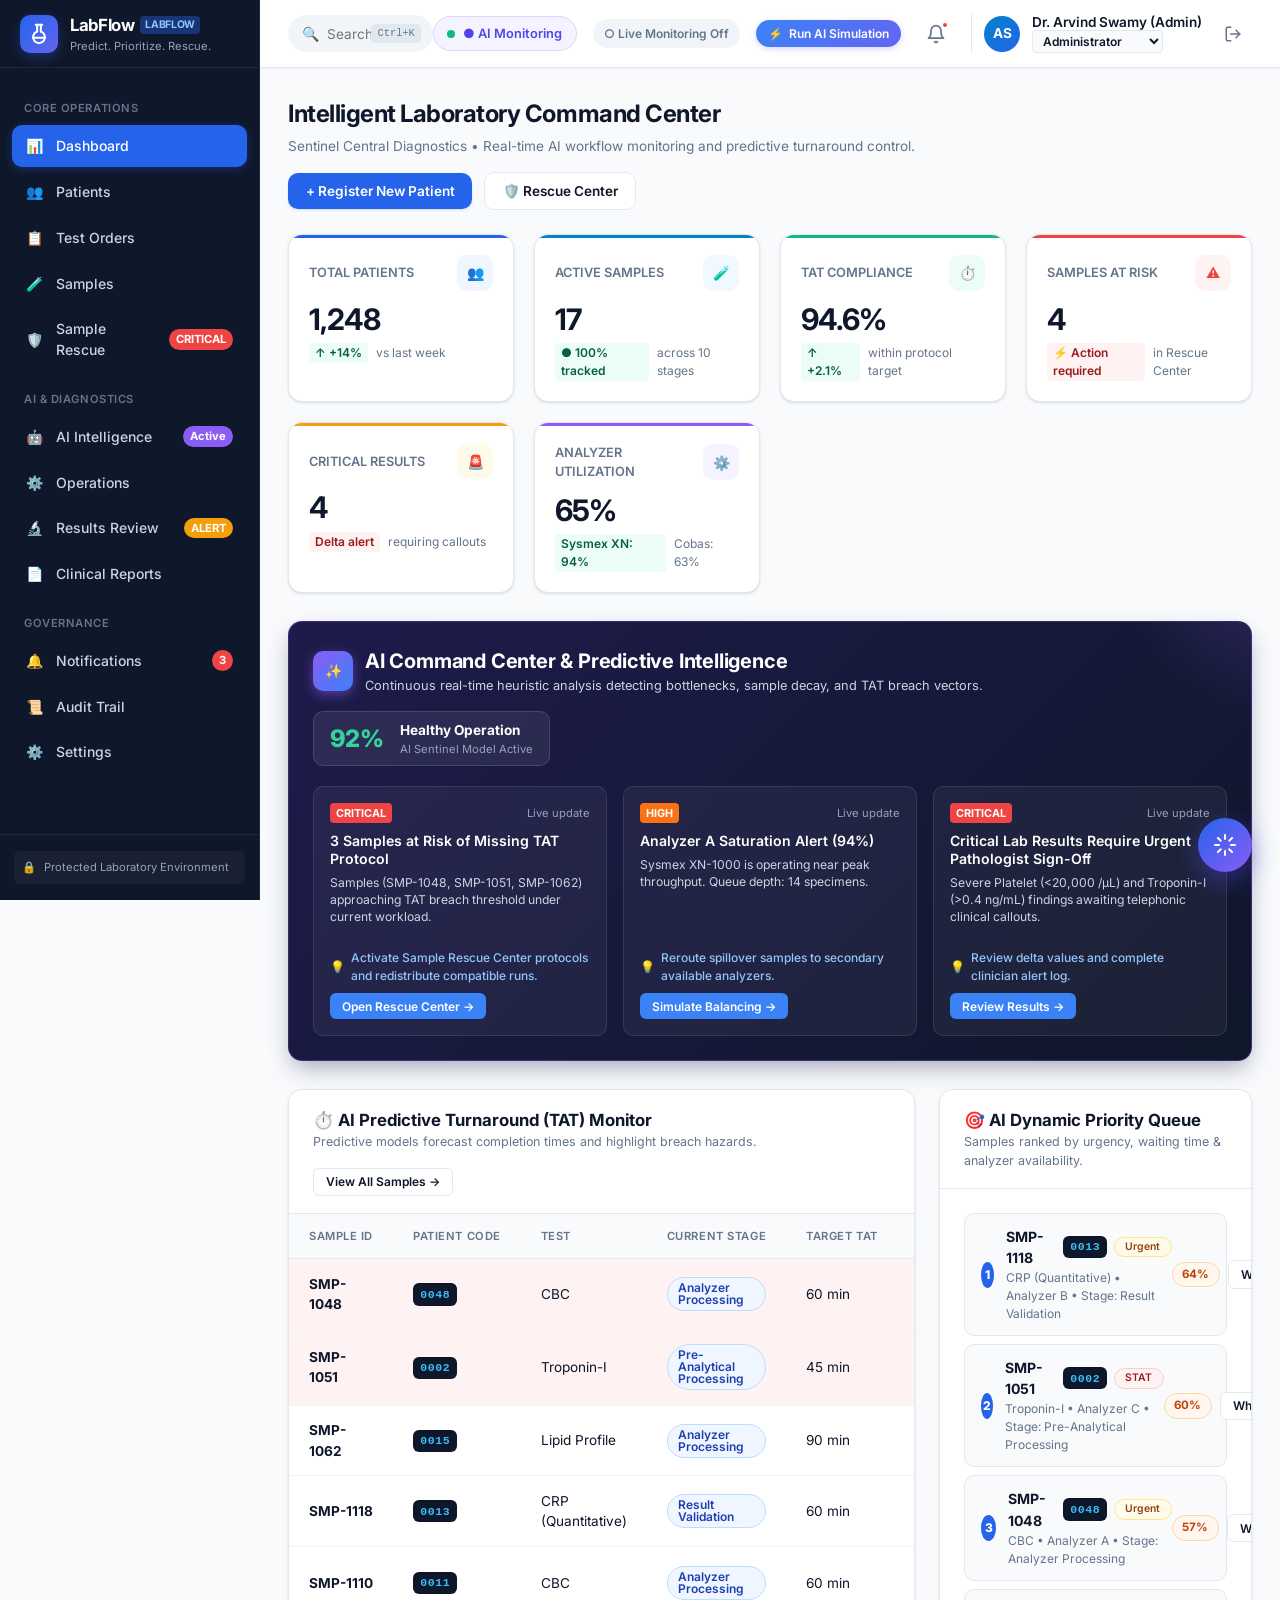
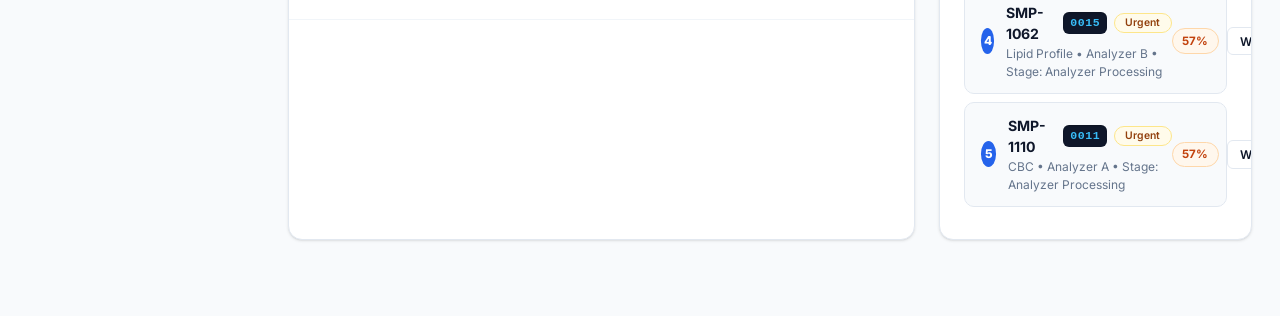
==== commit bd6d24b2: "Add files via upload" ====
--- a/index.html
+++ b/index.html
@@ -1,928 +1,953 @@
 <!DOCTYPE html>
 <html lang="en">
+
 <head>
   <meta charset="UTF-8">
   <meta name="viewport" content="width=device-width, initial-scale=1.0">
-  <title>LabFlow Sentinel — AI-Integrated Healthcare Laboratory Management</title>
-  
+  <title>LabFlow — AI-Integrated Healthcare Laboratory Management</title>
+
   <!-- Modern Inter Font & Stylesheets -->
   <link rel="preconnect" href="https://fonts.googleapis.com">
   <link rel="preconnect" href="https://fonts.gstatic.com" crossorigin>
   <link href="https://fonts.googleapis.com/css2?family=Inter:wght@400;500;600;700;800&display=swap" rel="stylesheet">
-  
+
   <link rel="stylesheet" href="css/style.css">
   <link rel="stylesheet" href="css/components.css">
   <link rel="stylesheet" href="css/responsive.css">
 </head>
+
 <body>
 
-<div class="app-container">
-  
-  <!-- Mobile Overlay -->
-  <div id="sidebar-overlay" class="sidebar-overlay"></div>
-
-  <!-- Left Sidebar Navigation -->
-  <aside id="sidebar" class="sidebar">
-    <div class="sidebar-header">
-      <div class="brand-logo">
-        <svg width="22" height="22" viewBox="0 0 24 24" fill="none" stroke="currentColor" stroke-width="2.2" stroke-linecap="round" stroke-linejoin="round">
-          <path d="M10 2v7.31"></path>
-          <path d="M14 9.3V1.99"></path>
-          <path d="M8.5 2h7"></path>
-          <path d="M14 9.3a6.5 6.5 0 1 1-4 0"></path>
-          <path d="M5.52 16h12.96"></path>
-        </svg>
-      </div>
-      <div class="brand-info">
-        <div class="brand-title">
-          <span>LabFlow</span>
-          <span class="brand-badge">Sentinel</span>
-        </div>
-        <div class="brand-tagline">Predict. Prioritize. Rescue.</div>
-      </div>
-    </div>
-
-    <nav class="sidebar-nav">
-      <div class="nav-section-title">Core Operations</div>
-      
-      <a class="nav-item active" data-page="dashboard" onclick="app.navigateTo('dashboard')">
-        <span class="nav-icon">📊</span>
-        <span>Dashboard</span>
-      </a>
-
-      <a class="nav-item" data-page="patients" onclick="app.navigateTo('patients')">
-        <span class="nav-icon">👥</span>
-        <span>Patients</span>
-      </a>
-
-      <a class="nav-item" data-page="orders" onclick="app.navigateTo('orders')">
-        <span class="nav-icon">📋</span>
-        <span>Test Orders</span>
-      </a>
-
-      <a class="nav-item" data-page="samples" onclick="app.navigateTo('samples')">
-        <span class="nav-icon">🧪</span>
-        <span>Samples</span>
-      </a>
-
-      <a class="nav-item" data-page="rescue" onclick="app.navigateTo('rescue')">
-        <span class="nav-icon">🛡️</span>
-        <span>Sample Rescue</span>
-        <span class="nav-badge danger">CRITICAL</span>
-      </a>
-
-      <div class="nav-section-title">AI & Diagnostics</div>
-
-      <a class="nav-item" data-page="intelligence" onclick="app.navigateTo('intelligence')">
-        <span class="nav-icon">🤖</span>
-        <span>AI Intelligence</span>
-        <span class="nav-badge purple">Active</span>
-      </a>
-
-      <a class="nav-item" data-page="operations" onclick="app.navigateTo('operations')">
-        <span class="nav-icon">⚙️</span>
-        <span>Operations</span>
-      </a>
-
-      <a class="nav-item" data-page="results" onclick="app.navigateTo('results')">
-        <span class="nav-icon">🔬</span>
-        <span>Results Review</span>
-        <span class="nav-badge warning">ALERT</span>
-      </a>
-
-      <a class="nav-item" data-page="reports" onclick="app.navigateTo('reports')">
-        <span class="nav-icon">📄</span>
-        <span>Clinical Reports</span>
-      </a>
-
-      <div class="nav-section-title">Governance</div>
-
-      <a class="nav-item" data-page="notifications" onclick="app.navigateTo('notifications')">
-        <span class="nav-icon">🔔</span>
-        <span>Notifications</span>
-        <span id="sidebar-notif-badge" class="nav-badge danger" style="display: none;">3</span>
-      </a>
-
-      <a class="nav-item" data-page="audit" onclick="app.navigateTo('audit')">
-        <span class="nav-icon">📜</span>
-        <span>Audit Trail</span>
-      </a>
-
-      <a class="nav-item" data-page="settings" onclick="app.navigateTo('settings')">
-        <span class="nav-icon">⚙️</span>
-        <span>Settings</span>
-      </a>
-    </nav>
-
-    <div class="sidebar-footer">
-      <div class="sidebar-security-badge">
-        <span>🔒</span>
-        <span>Protected Laboratory Environment</span>
-      </div>
-    </div>
-  </aside>
-
-  <!-- Main Application Wrapper -->
-  <div class="main-wrapper">
-    
-    <!-- Sticky Top Navigation Bar -->
-    <header class="topbar">
-      <div class="topbar-left">
-        <button id="mobile-menu-btn" class="mobile-menu-btn" aria-label="Toggle Navigation">
-          <svg width="22" height="22" viewBox="0 0 24 24" fill="none" stroke="currentColor" stroke-width="2"><line x1="3" y1="12" x2="21" y2="12"></line><line x1="3" y1="6" x2="21" y2="6"></line><line x1="3" y1="18" x2="21" y2="18"></line></svg>
-        </button>
-
-        <!-- Global Search Container with Deep Linking -->
-        <div class="global-search-container">
-          <div class="search-input-wrapper">
-            <span class="search-icon">🔍</span>
-            <input 
-              type="text" 
-              id="global-search-input" 
-              class="global-search-input" 
-              placeholder="Search Patient Code (e.g. 0048), Name, Sample ID, Test..." 
-              autocomplete="off"
-            />
-            <span class="search-shortcut">Ctrl+K</span>
-          </div>
-          <div id="global-search-dropdown" class="search-results-dropdown"></div>
-        </div>
-      </div>
-
-      <div class="topbar-right">
-        <!-- AI System Status Pill -->
-        <div class="ai-status-pill" onclick="app.openModal('ai-status-modal')" title="Click to view AI Subsystem Diagnostics">
-          <span class="ai-pulse-dot"></span>
-          <span>● AI Monitoring</span>
-        </div>
-
-        <!-- Live Monitoring Switch -->
-        <div id="live-monitor-pill" class="live-monitor-pill" onclick="app.toggleLiveMonitoring()" title="Simulates real-time sample queue and time increments">
-          ○ Live Monitoring Off
-        </div>
-
-        <!-- Run AI Simulation Button -->
-        <button class="btn-simulation" onclick="app.runSimulation()" title="Triggers simulated volume spikes, updated risk scores, and alerts">
-          <span>⚡</span> Run AI Simulation
-        </button>
-
-        <!-- Notification Bell -->
-        <div class="icon-button" onclick="app.navigateTo('notifications')" title="Notifications">
-          <svg width="20" height="20" viewBox="0 0 24 24" fill="none" stroke="currentColor" stroke-width="2" stroke-linecap="round" stroke-linejoin="round">
-            <path d="M18 8A6 6 0 0 0 6 8c0 7-3 9-3 9h18s-3-2-3-9"></path>
-            <path d="M13.73 21a2 2 0 0 1-3.46 0"></path>
+  <div class="app-container">
+
+    <!-- Mobile Overlay -->
+    <div id="sidebar-overlay" class="sidebar-overlay"></div>
+
+    <!-- Left Sidebar Navigation -->
+    <aside id="sidebar" class="sidebar">
+      <div class="sidebar-header">
+        <div class="brand-logo">
+          <svg width="22" height="22" viewBox="0 0 24 24" fill="none" stroke="currentColor" stroke-width="2.2"
+            stroke-linecap="round" stroke-linejoin="round">
+            <path d="M10 2v7.31"></path>
+            <path d="M14 9.3V1.99"></path>
+            <path d="M8.5 2h7"></path>
+            <path d="M14 9.3a6.5 6.5 0 1 1-4 0"></path>
+            <path d="M5.52 16h12.96"></path>
           </svg>
-          <span id="topbar-notif-badge" class="badge-dot" style="display: none;"></span>
-        </div>
-
-        <!-- Role-Based User Persona Switcher -->
-        <div class="user-role-container">
-          <div id="topbar-user-avatar" class="user-avatar">AS</div>
-          <div class="user-details">
-            <div id="topbar-user-name" class="user-name">Dr. Arvind Swamy</div>
-            <div class="user-role">
-              <select id="role-switcher-select" class="role-switcher-select" onchange="app.handleRoleSwitch(this.value)">
-                <option value="admin">Administrator</option>
-                <option value="technician">Lab Technician</option>
-                <option value="pathologist">Pathologist</option>
-                <option value="doctor">Referring Doctor</option>
-                <option value="receptionist">Receptionist</option>
-              </select>
-            </div>
-          </div>
-          <button class="icon-button" onclick="window.location.href='login.html'" title="Sign Out / Switch Session">
-            <svg width="18" height="18" viewBox="0 0 24 24" fill="none" stroke="currentColor" stroke-width="2" stroke-linecap="round" stroke-linejoin="round">
-              <path d="M9 21H5a2 2 0 0 1-2-2V5a2 2 0 0 1 2-2h4"></path>
-              <polyline points="16 17 21 12 16 7"></polyline>
-              <line x1="21" y1="12" x2="9" y2="12"></line>
+        </div>
+        <div class="brand-info">
+          <div class="brand-title">
+            <span>LabFlow</span>
+            <span class="brand-badge">LABFLOW</span>
+          </div>
+          <div class="brand-tagline">Predict. Prioritize. Rescue.</div>
+        </div>
+      </div>
+
+      <nav class="sidebar-nav">
+        <div class="nav-section-title">Core Operations</div>
+
+        <a class="nav-item active" data-page="dashboard" onclick="app.navigateTo('dashboard')">
+          <span class="nav-icon">📊</span>
+          <span>Dashboard</span>
+        </a>
+
+        <a class="nav-item" data-page="patients" onclick="app.navigateTo('patients')">
+          <span class="nav-icon">👥</span>
+          <span>Patients</span>
+        </a>
+
+        <a class="nav-item" data-page="orders" onclick="app.navigateTo('orders')">
+          <span class="nav-icon">📋</span>
+          <span>Test Orders</span>
+        </a>
+
+        <a class="nav-item" data-page="samples" onclick="app.navigateTo('samples')">
+          <span class="nav-icon">🧪</span>
+          <span>Samples</span>
+        </a>
+
+        <a class="nav-item" data-page="rescue" onclick="app.navigateTo('rescue')">
+          <span class="nav-icon">🛡️</span>
+          <span>Sample Rescue</span>
+          <span class="nav-badge danger">CRITICAL</span>
+        </a>
+
+        <div class="nav-section-title">AI & Diagnostics</div>
+
+        <a class="nav-item" data-page="intelligence" onclick="app.navigateTo('intelligence')">
+          <span class="nav-icon">🤖</span>
+          <span>AI Intelligence</span>
+          <span class="nav-badge purple">Active</span>
+        </a>
+
+        <a class="nav-item" data-page="operations" onclick="app.navigateTo('operations')">
+          <span class="nav-icon">⚙️</span>
+          <span>Operations</span>
+        </a>
+
+        <a class="nav-item" data-page="results" onclick="app.navigateTo('results')">
+          <span class="nav-icon">🔬</span>
+          <span>Results Review</span>
+          <span class="nav-badge warning">ALERT</span>
+        </a>
+
+        <a class="nav-item" data-page="reports" onclick="app.navigateTo('reports')">
+          <span class="nav-icon">📄</span>
+          <span>Clinical Reports</span>
+        </a>
+
+        <div class="nav-section-title">Governance</div>
+
+        <a class="nav-item" data-page="notifications" onclick="app.navigateTo('notifications')">
+          <span class="nav-icon">🔔</span>
+          <span>Notifications</span>
+          <span id="sidebar-notif-badge" class="nav-badge danger" style="display: none;">3</span>
+        </a>
+
+        <a class="nav-item" data-page="audit" onclick="app.navigateTo('audit')">
+          <span class="nav-icon">📜</span>
+          <span>Audit Trail</span>
+        </a>
+
+        <a class="nav-item" data-page="settings" onclick="app.navigateTo('settings')">
+          <span class="nav-icon">⚙️</span>
+          <span>Settings</span>
+        </a>
+      </nav>
+
+      <div class="sidebar-footer">
+        <div class="sidebar-security-badge">
+          <span>🔒</span>
+          <span>Protected Laboratory Environment</span>
+        </div>
+      </div>
+    </aside>
+
+    <!-- Main Application Wrapper -->
+    <div class="main-wrapper">
+
+      <!-- Sticky Top Navigation Bar -->
+      <header class="topbar">
+        <div class="topbar-left">
+          <button id="mobile-menu-btn" class="mobile-menu-btn" aria-label="Toggle Navigation">
+            <svg width="22" height="22" viewBox="0 0 24 24" fill="none" stroke="currentColor" stroke-width="2">
+              <line x1="3" y1="12" x2="21" y2="12"></line>
+              <line x1="3" y1="6" x2="21" y2="6"></line>
+              <line x1="3" y1="18" x2="21" y2="18"></line>
             </svg>
           </button>
-        </div>
-      </div>
-    </header>
-
-    <!-- Main Content Container (SPA Dynamic View Pages) -->
-    <main class="content-area">
-      
-      <!-- VIEW: DASHBOARD -->
-      <section id="view-dashboard" class="page-view active">
-        <div class="page-header">
-          <div class="page-header-left">
-            <h1 class="page-title">
-              <span>Intelligent Laboratory Command Center</span>
-            </h1>
-            <p class="page-subtitle">Sentinel Central Diagnostics &bull; Real-time AI workflow monitoring and predictive turnaround control.</p>
-          </div>
-          <div class="page-header-actions">
-            <button class="btn btn-primary" onclick="app.openRegisterPatientModal()">
-              + Register New Patient
+
+          <!-- Global Search Container with Deep Linking -->
+          <div class="global-search-container">
+            <div class="search-input-wrapper">
+              <span class="search-icon">🔍</span>
+              <input type="text" id="global-search-input" class="global-search-input"
+                placeholder="Search Patient Code (e.g. 0048), Name, Sample ID, Test..." autocomplete="off" />
+              <span class="search-shortcut">Ctrl+K</span>
+            </div>
+            <div id="global-search-dropdown" class="search-results-dropdown"></div>
+          </div>
+        </div>
+
+        <div class="topbar-right">
+          <!-- AI System Status Pill -->
+          <div class="ai-status-pill" onclick="app.openModal('ai-status-modal')"
+            title="Click to view AI Subsystem Diagnostics">
+            <span class="ai-pulse-dot"></span>
+            <span>● AI Monitoring</span>
+          </div>
+
+          <!-- Live Monitoring Switch -->
+          <div id="live-monitor-pill" class="live-monitor-pill" onclick="app.toggleLiveMonitoring()"
+            title="Simulates real-time sample queue and time increments">
+            ○ Live Monitoring Off
+          </div>
+
+          <!-- Run AI Simulation Button -->
+          <button class="btn-simulation" onclick="app.runSimulation()"
+            title="Triggers simulated volume spikes, updated risk scores, and alerts">
+            <span>⚡</span> Run AI Simulation
+          </button>
+
+          <!-- Notification Bell -->
+          <div class="icon-button" onclick="app.navigateTo('notifications')" title="Notifications">
+            <svg width="20" height="20" viewBox="0 0 24 24" fill="none" stroke="currentColor" stroke-width="2"
+              stroke-linecap="round" stroke-linejoin="round">
+              <path d="M18 8A6 6 0 0 0 6 8c0 7-3 9-3 9h18s-3-2-3-9"></path>
+              <path d="M13.73 21a2 2 0 0 1-3.46 0"></path>
+            </svg>
+            <span id="topbar-notif-badge" class="badge-dot" style="display: none;"></span>
+          </div>
+
+          <!-- Role-Based User Persona Switcher -->
+          <div class="user-role-container">
+            <div id="topbar-user-avatar" class="user-avatar">AS</div>
+            <div class="user-details">
+              <div id="topbar-user-name" class="user-name">Dr. Arvind Swamy</div>
+              <div class="user-role">
+                <select id="role-switcher-select" class="role-switcher-select"
+                  onchange="app.handleRoleSwitch(this.value)">
+                  <option value="admin">Administrator</option>
+                  <option value="technician">Lab Technician</option>
+                  <option value="pathologist">Pathologist</option>
+                  <option value="doctor">Referring Doctor</option>
+                  <option value="receptionist">Receptionist</option>
+                </select>
+              </div>
+            </div>
+            <button class="icon-button" onclick="window.location.href='login.html'" title="Sign Out / Switch Session">
+              <svg width="18" height="18" viewBox="0 0 24 24" fill="none" stroke="currentColor" stroke-width="2"
+                stroke-linecap="round" stroke-linejoin="round">
+                <path d="M9 21H5a2 2 0 0 1-2-2V5a2 2 0 0 1 2-2h4"></path>
+                <polyline points="16 17 21 12 16 7"></polyline>
+                <line x1="21" y1="12" x2="9" y2="12"></line>
+              </svg>
             </button>
-            <button class="btn btn-secondary" onclick="app.navigateTo('rescue')">
-              🛡️ Rescue Center
-            </button>
-          </div>
-        </div>
-
-        <!-- 6 KPI Metric Cards -->
-        <div class="kpi-grid">
-          <div class="kpi-card primary">
-            <div class="kpi-header">
-              <span class="kpi-label">TOTAL PATIENTS</span>
-              <div class="kpi-icon-wrap primary">👥</div>
-            </div>
-            <div id="kpi-total-patients" class="kpi-value">1,248</div>
-            <div class="kpi-footer">
-              <span class="kpi-trend up-good">↑ +14%</span>
-              <span class="kpi-subtitle">vs last week</span>
-            </div>
-          </div>
-
-          <div class="kpi-card accent">
-            <div class="kpi-header">
-              <span class="kpi-label">ACTIVE SAMPLES</span>
-              <div class="kpi-icon-wrap accent">🧪</div>
-            </div>
-            <div id="kpi-active-samples" class="kpi-value">86</div>
-            <div class="kpi-footer">
-              <span class="kpi-trend up-good">● 100% tracked</span>
-              <span class="kpi-subtitle">across 10 stages</span>
-            </div>
-          </div>
-
-          <div class="kpi-card success">
-            <div class="kpi-header">
-              <span class="kpi-label">TAT COMPLIANCE</span>
-              <div class="kpi-icon-wrap success">⏱️</div>
-            </div>
-            <div id="kpi-tat-compliance" class="kpi-value">94.6%</div>
-            <div class="kpi-footer">
-              <span class="kpi-trend up-good">↑ +2.1%</span>
-              <span class="kpi-subtitle">within protocol target</span>
-            </div>
-          </div>
-
-          <div class="kpi-card danger">
-            <div class="kpi-header">
-              <span class="kpi-label">SAMPLES AT RISK</span>
-              <div class="kpi-icon-wrap danger">⚠️</div>
-            </div>
-            <div id="kpi-samples-at-risk" class="kpi-value">12</div>
-            <div class="kpi-footer">
-              <span class="kpi-trend up-bad">⚡ Action required</span>
-              <span class="kpi-subtitle">in Rescue Center</span>
-            </div>
-          </div>
-
-          <div class="kpi-card warning">
-            <div class="kpi-header">
-              <span class="kpi-label">CRITICAL RESULTS</span>
-              <div class="kpi-icon-wrap warning">🚨</div>
-            </div>
-            <div id="kpi-critical-results" class="kpi-value">4</div>
-            <div class="kpi-footer">
-              <span class="kpi-trend up-bad">Delta alert</span>
-              <span class="kpi-subtitle">requiring callouts</span>
-            </div>
-          </div>
-
-          <div class="kpi-card purple">
-            <div class="kpi-header">
-              <span class="kpi-label">ANALYZER UTILIZATION</span>
-              <div class="kpi-icon-wrap purple">⚙️</div>
-            </div>
-            <div id="kpi-analyzer-utilization" class="kpi-value">78%</div>
-            <div class="kpi-footer">
-              <span class="kpi-trend up-good">Sysmex XN: 94%</span>
-              <span class="kpi-subtitle">Cobas: 63%</span>
-            </div>
-          </div>
-        </div>
-
-        <!-- AI Command Center Box -->
-        <div class="ai-command-box">
-          <div class="ai-command-header">
-            <div class="ai-command-title-group">
-              <div class="ai-sparkle-icon">✨</div>
-              <div>
-                <div class="ai-command-headline">AI Command Center & Predictive Intelligence</div>
-                <div class="ai-command-subtext">Continuous real-time heuristic analysis detecting bottlenecks, sample decay, and TAT breach vectors.</div>
-              </div>
-            </div>
-
-            <!-- Health Score Gauge -->
-            <div class="ai-health-meter">
-              <div class="ai-health-score">92%</div>
-              <div class="ai-health-label">
-                <span class="ai-health-status">Healthy Operation</span>
-                <span class="ai-health-desc">AI Sentinel Model Active</span>
-              </div>
-            </div>
-          </div>
-
-          <!-- Real-Time AI Alert Insights Feed -->
-          <div id="dashboard-ai-insights" class="ai-insights-grid"></div>
-        </div>
-
-        <!-- Dashboard Two-Column Grid: Predictive TAT & Priority Queue -->
-        <div class="dashboard-grid">
-          <!-- Left: AI Predictive TAT Table -->
+          </div>
+        </div>
+      </header>
+
+      <!-- Main Content Container (SPA Dynamic View Pages) -->
+      <main class="content-area">
+
+        <!-- VIEW: DASHBOARD -->
+        <section id="view-dashboard" class="page-view active">
+          <div class="page-header">
+            <div class="page-header-left">
+              <h1 class="page-title">
+                <span>Intelligent Laboratory Command Center</span>
+              </h1>
+              <p class="page-subtitle">Sentinel Central Diagnostics &bull; Real-time AI workflow monitoring and
+                predictive turnaround control.</p>
+            </div>
+            <div class="page-header-actions">
+              <button class="btn btn-primary" onclick="app.openRegisterPatientModal()">
+                + Register New Patient
+              </button>
+              <button class="btn btn-secondary" onclick="app.navigateTo('rescue')">
+                🛡️ Rescue Center
+              </button>
+            </div>
+          </div>
+
+          <!-- 6 KPI Metric Cards -->
+          <div class="kpi-grid">
+            <div class="kpi-card primary">
+              <div class="kpi-header">
+                <span class="kpi-label">TOTAL PATIENTS</span>
+                <div class="kpi-icon-wrap primary">👥</div>
+              </div>
+              <div id="kpi-total-patients" class="kpi-value">1,248</div>
+              <div class="kpi-footer">
+                <span class="kpi-trend up-good">↑ +14%</span>
+                <span class="kpi-subtitle">vs last week</span>
+              </div>
+            </div>
+
+            <div class="kpi-card accent">
+              <div class="kpi-header">
+                <span class="kpi-label">ACTIVE SAMPLES</span>
+                <div class="kpi-icon-wrap accent">🧪</div>
+              </div>
+              <div id="kpi-active-samples" class="kpi-value">86</div>
+              <div class="kpi-footer">
+                <span class="kpi-trend up-good">● 100% tracked</span>
+                <span class="kpi-subtitle">across 10 stages</span>
+              </div>
+            </div>
+
+            <div class="kpi-card success">
+              <div class="kpi-header">
+                <span class="kpi-label">TAT COMPLIANCE</span>
+                <div class="kpi-icon-wrap success">⏱️</div>
+              </div>
+              <div id="kpi-tat-compliance" class="kpi-value">94.6%</div>
+              <div class="kpi-footer">
+                <span class="kpi-trend up-good">↑ +2.1%</span>
+                <span class="kpi-subtitle">within protocol target</span>
+              </div>
+            </div>
+
+            <div class="kpi-card danger">
+              <div class="kpi-header">
+                <span class="kpi-label">SAMPLES AT RISK</span>
+                <div class="kpi-icon-wrap danger">⚠️</div>
+              </div>
+              <div id="kpi-samples-at-risk" class="kpi-value">12</div>
+              <div class="kpi-footer">
+                <span class="kpi-trend up-bad">⚡ Action required</span>
+                <span class="kpi-subtitle">in Rescue Center</span>
+              </div>
+            </div>
+
+            <div class="kpi-card warning">
+              <div class="kpi-header">
+                <span class="kpi-label">CRITICAL RESULTS</span>
+                <div class="kpi-icon-wrap warning">🚨</div>
+              </div>
+              <div id="kpi-critical-results" class="kpi-value">4</div>
+              <div class="kpi-footer">
+                <span class="kpi-trend up-bad">Delta alert</span>
+                <span class="kpi-subtitle">requiring callouts</span>
+              </div>
+            </div>
+
+            <div class="kpi-card purple">
+              <div class="kpi-header">
+                <span class="kpi-label">ANALYZER UTILIZATION</span>
+                <div class="kpi-icon-wrap purple">⚙️</div>
+              </div>
+              <div id="kpi-analyzer-utilization" class="kpi-value">78%</div>
+              <div class="kpi-footer">
+                <span class="kpi-trend up-good">Sysmex XN: 94%</span>
+                <span class="kpi-subtitle">Cobas: 63%</span>
+              </div>
+            </div>
+          </div>
+
+          <!-- AI Command Center Box -->
+          <div class="ai-command-box">
+            <div class="ai-command-header">
+              <div class="ai-command-title-group">
+                <div class="ai-sparkle-icon">✨</div>
+                <div>
+                  <div class="ai-command-headline">AI Command Center & Predictive Intelligence</div>
+                  <div class="ai-command-subtext">Continuous real-time heuristic analysis detecting bottlenecks, sample
+                    decay, and TAT breach vectors.</div>
+                </div>
+              </div>
+
+              <!-- Health Score Gauge -->
+              <div class="ai-health-meter">
+                <div class="ai-health-score">92%</div>
+                <div class="ai-health-label">
+                  <span class="ai-health-status">Healthy Operation</span>
+                  <span class="ai-health-desc">AI Sentinel Model Active</span>
+                </div>
+              </div>
+            </div>
+
+            <!-- Real-Time AI Alert Insights Feed -->
+            <div id="dashboard-ai-insights" class="ai-insights-grid"></div>
+          </div>
+
+          <!-- Dashboard Two-Column Grid: Predictive TAT & Priority Queue -->
+          <div class="dashboard-grid">
+            <!-- Left: AI Predictive TAT Table -->
+            <div class="card">
+              <div class="card-header">
+                <div>
+                  <div class="card-title">⏱️ AI Predictive Turnaround (TAT) Monitor</div>
+                  <div class="card-subtitle">Predictive models forecast completion times and highlight breach hazards.
+                  </div>
+                </div>
+                <button class="btn btn-secondary btn-sm" onclick="app.navigateTo('samples')">
+                  View All Samples →
+                </button>
+              </div>
+              <div class="card-body no-padding">
+                <div id="dashboard-tat-table"></div>
+              </div>
+            </div>
+
+            <!-- Right: AI Priority Queue -->
+            <div class="card">
+              <div class="card-header">
+                <div>
+                  <div class="card-title">🎯 AI Dynamic Priority Queue</div>
+                  <div class="card-subtitle">Samples ranked by urgency, waiting time & analyzer availability.</div>
+                </div>
+              </div>
+              <div class="card-body">
+                <div id="dashboard-priority-queue"></div>
+              </div>
+            </div>
+          </div>
+        </section>
+
+        <!-- VIEW: PATIENTS -->
+        <section id="view-patients" class="page-view">
+          <div class="page-header">
+            <div class="page-header-left">
+              <h1 class="page-title">👥 Patient Management</h1>
+              <p class="page-subtitle">Unique short 4-digit Patient Codes (e.g. 0048, 0049). Zero QR/Barcodes.</p>
+            </div>
+            <div class="page-header-actions">
+              <button class="btn btn-primary" onclick="app.openRegisterPatientModal()">
+                + Register New Patient
+              </button>
+            </div>
+          </div>
+
           <div class="card">
-            <div class="card-header">
-              <div>
-                <div class="card-title">⏱️ AI Predictive Turnaround (TAT) Monitor</div>
-                <div class="card-subtitle">Predictive models forecast completion times and highlight breach hazards.</div>
-              </div>
-              <button class="btn btn-secondary btn-sm" onclick="app.navigateTo('samples')">
-                View All Samples →
+            <div class="table-toolbar">
+              <div class="filter-group">
+                <input type="text" class="search-field" placeholder="Search by Code (e.g. 0048) or Name..."
+                  oninput="patientManager.renderPatientList('patients-table-container', this.value)" />
+              </div>
+              <div style="font-size: 0.8rem; color: var(--text-muted);">
+                All patients receive auto-incrementing 4-digit codes.
+              </div>
+            </div>
+            <div class="card-body no-padding">
+              <div id="patients-table-container"></div>
+            </div>
+          </div>
+        </section>
+
+        <!-- VIEW: PATIENT PROFILE -->
+        <section id="view-patient-profile" class="page-view">
+          <div id="patient-profile-container"></div>
+        </section>
+
+        <!-- VIEW: TEST ORDERS -->
+        <section id="view-orders" class="page-view">
+          <div class="page-header">
+            <div class="page-header-left">
+              <h1 class="page-title">📋 Test Order Management</h1>
+              <p class="page-subtitle">Clinical test requisition linked to patient codes with STAT/Urgent
+                prioritization.</p>
+            </div>
+            <div class="page-header-actions">
+              <button class="btn btn-primary" onclick="app.openNewOrderModal()">
+                + Create Test Order
               </button>
             </div>
+          </div>
+
+          <div class="card">
             <div class="card-body no-padding">
-              <div id="dashboard-tat-table"></div>
-            </div>
-          </div>
-
-          <!-- Right: AI Priority Queue -->
+              <div id="orders-table-container"></div>
+            </div>
+          </div>
+        </section>
+
+        <!-- VIEW: SAMPLES -->
+        <section id="view-samples" class="page-view">
+          <div class="page-header">
+            <div class="page-header-left">
+              <h1 class="page-title">🧪 Sample Management & 10-Stage Journey</h1>
+              <p class="page-subtitle">Complete sample lifecycle tracking from Registration to Patient Notification.</p>
+            </div>
+            <div class="page-header-actions">
+              <button class="btn btn-secondary" onclick="app.navigateTo('rescue')">
+                🛡️ Open Rescue Center
+              </button>
+            </div>
+          </div>
+
           <div class="card">
-            <div class="card-header">
-              <div>
-                <div class="card-title">🎯 AI Dynamic Priority Queue</div>
-                <div class="card-subtitle">Samples ranked by urgency, waiting time & analyzer availability.</div>
-              </div>
-            </div>
-            <div class="card-body">
-              <div id="dashboard-priority-queue"></div>
-            </div>
-          </div>
-        </div>
-      </section>
-
-      <!-- VIEW: PATIENTS -->
-      <section id="view-patients" class="page-view">
-        <div class="page-header">
-          <div class="page-header-left">
-            <h1 class="page-title">👥 Patient Management</h1>
-            <p class="page-subtitle">Unique short 4-digit Patient Codes (e.g. 0048, 0049). Zero QR/Barcodes.</p>
-          </div>
-          <div class="page-header-actions">
-            <button class="btn btn-primary" onclick="app.openRegisterPatientModal()">
-              + Register New Patient
-            </button>
-          </div>
-        </div>
-
-        <div class="card">
-          <div class="table-toolbar">
-            <div class="filter-group">
-              <input 
-                type="text" 
-                class="search-field" 
-                placeholder="Search by Code (e.g. 0048) or Name..." 
-                oninput="patientManager.renderPatientList('patients-table-container', this.value)"
-              />
-            </div>
-            <div style="font-size: 0.8rem; color: var(--text-muted);">
-              All patients receive auto-incrementing 4-digit codes.
-            </div>
-          </div>
-          <div class="card-body no-padding">
-            <div id="patients-table-container"></div>
-          </div>
-        </div>
-      </section>
-
-      <!-- VIEW: PATIENT PROFILE -->
-      <section id="view-patient-profile" class="page-view">
-        <div id="patient-profile-container"></div>
-      </section>
-
-      <!-- VIEW: TEST ORDERS -->
-      <section id="view-orders" class="page-view">
-        <div class="page-header">
-          <div class="page-header-left">
-            <h1 class="page-title">📋 Test Order Management</h1>
-            <p class="page-subtitle">Clinical test requisition linked to patient codes with STAT/Urgent prioritization.</p>
-          </div>
-          <div class="page-header-actions">
-            <button class="btn btn-primary" onclick="app.openNewOrderModal()">
-              + Create Test Order
-            </button>
-          </div>
-        </div>
-
-        <div class="card">
-          <div class="card-body no-padding">
-            <div id="orders-table-container"></div>
-          </div>
-        </div>
-      </section>
-
-      <!-- VIEW: SAMPLES -->
-      <section id="view-samples" class="page-view">
-        <div class="page-header">
-          <div class="page-header-left">
-            <h1 class="page-title">🧪 Sample Management & 10-Stage Journey</h1>
-            <p class="page-subtitle">Complete sample lifecycle tracking from Registration to Patient Notification.</p>
-          </div>
-          <div class="page-header-actions">
-            <button class="btn btn-secondary" onclick="app.navigateTo('rescue')">
-              🛡️ Open Rescue Center
-            </button>
-          </div>
-        </div>
-
-        <div class="card">
-          <div class="table-toolbar">
-            <div class="filter-group">
-              <input 
-                type="text" 
-                class="search-field" 
-                placeholder="Search Sample ID, Code, Test..." 
-                oninput="sampleManager.renderSampleList('samples-table-container', { search: this.value })"
-              />
-              <select class="filter-select" onchange="sampleManager.renderSampleList('samples-table-container', { risk: this.value })">
-                <option value="all">All Risk Levels</option>
-                <option value="critical">Critical Risk</option>
-                <option value="high">High Risk</option>
-                <option value="moderate">Moderate Risk</option>
-                <option value="low">Low Risk</option>
-              </select>
-              <select class="filter-select" onchange="sampleManager.renderSampleList('samples-table-container', { priority: this.value })">
-                <option value="all">All Priorities</option>
-                <option value="stat">STAT Priority</option>
-                <option value="urgent">Urgent</option>
-                <option value="normal">Normal</option>
-              </select>
-            </div>
-          </div>
-          <div class="card-body no-padding">
-            <div id="samples-table-container"></div>
-          </div>
-        </div>
-      </section>
-
-      <!-- VIEW: SAMPLE RESCUE CENTER -->
-      <section id="view-rescue" class="page-view">
-        <div class="page-header">
-          <div class="page-header-left">
-            <h1 class="page-title">
-              <span>🛡️ Sample Rescue Center</span>
-            </h1>
-            <p class="page-subtitle">AI-identified specimens at risk of breaching turnaround protocol with recommended rescue interventions.</p>
-          </div>
-          <div class="page-header-actions">
-            <button class="btn btn-primary" onclick="operationsManager.rebalanceWorkload()">
-              ⚡ Rebalance Analyzers
-            </button>
-          </div>
-        </div>
-
-        <div id="rescue-cards-container"></div>
-      </section>
-
-      <!-- VIEW: AI INTELLIGENCE -->
-      <section id="view-intelligence" class="page-view">
-        <div class="page-header">
-          <div class="page-header-left">
-            <h1 class="page-title">🤖 AI Intelligence & Risk Engine</h1>
-            <p class="page-subtitle">Deep heuristic reasoning, confidence metrics, and multi-factor queue optimization.</p>
-          </div>
-        </div>
-
-        <div id="intelligence-view-container"></div>
-      </section>
-
-      <!-- VIEW: OPERATIONS -->
-      <section id="view-operations" class="page-view">
-        <div class="page-header">
-          <div class="page-header-left">
-            <h1 class="page-title">⚙️ Operations Center & What-If Simulator</h1>
-            <p class="page-subtitle">Live automated analyzer utilization, capacity forecasting, and operational stress-testing.</p>
-          </div>
-          <div class="page-header-actions">
-            <button class="btn btn-primary" onclick="operationsManager.rebalanceWorkload()">
-              ⚖️ Balance Analyzer Workload
-            </button>
-          </div>
-        </div>
-
-        <!-- Analyzer Instrument Monitor Cards -->
-        <h3 style="font-size: 1.1rem; font-weight: 700; color: var(--text-main); margin-bottom: 1rem;">
-          Automated Instrumentation Status
-        </h3>
-        <div id="analyzers-grid-container" class="analyzer-grid"></div>
-
-        <!-- What-If Simulator -->
-        <div id="what-if-container"></div>
-      </section>
-
-      <!-- VIEW: RESULTS REVIEW -->
-      <section id="view-results" class="page-view">
-        <div class="page-header">
-          <div class="page-header-left">
-            <h1 class="page-title">🔬 Results Management & AI Anomaly Detection</h1>
-            <p class="page-subtitle">Clinical findings validation, delta checks, and non-diagnostic heuristic flags.</p>
-          </div>
-        </div>
-
-        <div class="card">
-          <div class="table-toolbar">
-            <div class="filter-group">
-              <button class="btn btn-secondary btn-sm result-tab-btn active" data-tab="all" onclick="app.setResultsTab('all')">
-                All Results
+            <div class="table-toolbar">
+              <div class="filter-group">
+                <input type="text" class="search-field" placeholder="Search Sample ID, Code, Test..."
+                  oninput="sampleManager.renderSampleList('samples-table-container', { search: this.value })" />
+                <select class="filter-select"
+                  onchange="sampleManager.renderSampleList('samples-table-container', { risk: this.value })">
+                  <option value="all">All Risk Levels</option>
+                  <option value="critical">Critical Risk</option>
+                  <option value="high">High Risk</option>
+                  <option value="moderate">Moderate Risk</option>
+                  <option value="low">Low Risk</option>
+                </select>
+                <select class="filter-select"
+                  onchange="sampleManager.renderSampleList('samples-table-container', { priority: this.value })">
+                  <option value="all">All Priorities</option>
+                  <option value="stat">STAT Priority</option>
+                  <option value="urgent">Urgent</option>
+                  <option value="normal">Normal</option>
+                </select>
+              </div>
+            </div>
+            <div class="card-body no-padding">
+              <div id="samples-table-container"></div>
+            </div>
+          </div>
+        </section>
+
+        <!-- VIEW: SAMPLE RESCUE CENTER -->
+        <section id="view-rescue" class="page-view">
+          <div class="page-header">
+            <div class="page-header-left">
+              <h1 class="page-title">
+                <span>🛡️ Sample Rescue Center</span>
+              </h1>
+              <p class="page-subtitle">AI-identified specimens at risk of breaching turnaround protocol with recommended
+                rescue interventions.</p>
+            </div>
+            <div class="page-header-actions">
+              <button class="btn btn-primary" onclick="operationsManager.rebalanceWorkload()">
+                ⚡ Rebalance Analyzers
               </button>
-              <button class="btn btn-secondary btn-sm result-tab-btn" data-tab="critical" onclick="app.setResultsTab('critical')">
-                🚨 Critical Alerts
+            </div>
+          </div>
+
+          <div id="rescue-cards-container"></div>
+        </section>
+
+        <!-- VIEW: AI INTELLIGENCE -->
+        <section id="view-intelligence" class="page-view">
+          <div class="page-header">
+            <div class="page-header-left">
+              <h1 class="page-title">🤖 AI Intelligence & Risk Engine</h1>
+              <p class="page-subtitle">Deep heuristic reasoning, confidence metrics, and multi-factor queue
+                optimization.</p>
+            </div>
+          </div>
+
+          <div id="intelligence-view-container"></div>
+        </section>
+
+        <!-- VIEW: OPERATIONS -->
+        <section id="view-operations" class="page-view">
+          <div class="page-header">
+            <div class="page-header-left">
+              <h1 class="page-title">⚙️ Operations Center & What-If Simulator</h1>
+              <p class="page-subtitle">Live automated analyzer utilization, capacity forecasting, and operational
+                stress-testing.</p>
+            </div>
+            <div class="page-header-actions">
+              <button class="btn btn-primary" onclick="operationsManager.rebalanceWorkload()">
+                ⚖️ Balance Analyzer Workload
               </button>
-              <button class="btn btn-secondary btn-sm result-tab-btn" data-tab="pending" onclick="app.setResultsTab('pending')">
-                Pending Review
-              </button>
-              <button class="btn btn-secondary btn-sm result-tab-btn" data-tab="reviewed" onclick="app.setResultsTab('reviewed')">
-                Reviewed & Verified
-              </button>
-            </div>
-          </div>
-          <div class="card-body no-padding">
-            <div id="results-table-container"></div>
-          </div>
-        </div>
-      </section>
-
-      <!-- VIEW: REPORTS -->
-      <section id="view-reports" class="page-view">
-        <div class="page-header">
-          <div class="page-header-left">
-            <h1 class="page-title">📄 Clinical Diagnostic Reports</h1>
-            <p class="page-subtitle">Standardized laboratory reporting with AI technical summary draft assistance.</p>
-          </div>
-        </div>
-
-        <div class="card">
-          <div class="card-body no-padding">
-            <div id="reports-list-container"></div>
-          </div>
-        </div>
-      </section>
-
-      <!-- VIEW: REPORT PREVIEW -->
-      <section id="view-report-preview" class="page-view">
-        <div id="report-preview-container"></div>
-      </section>
-
-      <!-- VIEW: NOTIFICATIONS -->
-      <section id="view-notifications" class="page-view">
-        <div class="page-header">
-          <div class="page-header-left">
-            <h1 class="page-title">🔔 Operational & Clinical Notifications</h1>
-            <p class="page-subtitle">Centralized alerts for critical values, TAT warnings, and analyzer bottlenecks.</p>
-          </div>
-        </div>
-
-        <div id="notifications-view-container"></div>
-      </section>
-
-      <!-- VIEW: AUDIT TRAIL -->
-      <section id="view-audit" class="page-view">
-        <div class="page-header">
-          <div class="page-header-left">
-            <h1 class="page-title">📜 Tamper-Evident Operational Audit Trail</h1>
-            <p class="page-subtitle">Immutable log of clinical sign-offs, rescue approvals, and workflow state transitions.</p>
-          </div>
-        </div>
-
-        <div class="card">
-          <div class="table-toolbar">
-            <input 
-              type="text" 
-              class="search-field" 
-              placeholder="Search user, action, sample..." 
-              oninput="app.renderAuditTrail(this.value)"
-            />
-          </div>
-          <div class="card-body no-padding">
-            <div id="audit-table-container"></div>
-          </div>
-        </div>
-      </section>
-
-      <!-- VIEW: SETTINGS -->
-      <section id="view-settings" class="page-view">
-        <div class="page-header">
-          <div class="page-header-left">
-            <h1 class="page-title">⚙️ System Configuration</h1>
-            <p class="page-subtitle">Laboratory parameters, TAT thresholds, and AI heuristic toggles.</p>
-          </div>
-        </div>
-
-        <div id="settings-view-container"></div>
-      </section>
-
-    </main>
+            </div>
+          </div>
+
+          <!-- Analyzer Instrument Monitor Cards -->
+          <h3 style="font-size: 1.1rem; font-weight: 700; color: var(--text-main); margin-bottom: 1rem;">
+            Automated Instrumentation Status
+          </h3>
+          <div id="analyzers-grid-container" class="analyzer-grid"></div>
+
+          <!-- What-If Simulator -->
+          <div id="what-if-container"></div>
+        </section>
+
+        <!-- VIEW: RESULTS REVIEW -->
+        <section id="view-results" class="page-view">
+          <div class="page-header">
+            <div class="page-header-left">
+              <h1 class="page-title">🔬 Results Management & AI Anomaly Detection</h1>
+              <p class="page-subtitle">Clinical findings validation, delta checks, and non-diagnostic heuristic flags.
+              </p>
+            </div>
+          </div>
+
+          <div class="card">
+            <div class="table-toolbar">
+              <div class="filter-group">
+                <button class="btn btn-secondary btn-sm result-tab-btn active" data-tab="all"
+                  onclick="app.setResultsTab('all')">
+                  All Results
+                </button>
+                <button class="btn btn-secondary btn-sm result-tab-btn" data-tab="critical"
+                  onclick="app.setResultsTab('critical')">
+                  🚨 Critical Alerts
+                </button>
+                <button class="btn btn-secondary btn-sm result-tab-btn" data-tab="pending"
+                  onclick="app.setResultsTab('pending')">
+                  Pending Review
+                </button>
+                <button class="btn btn-secondary btn-sm result-tab-btn" data-tab="reviewed"
+                  onclick="app.setResultsTab('reviewed')">
+                  Reviewed & Verified
+                </button>
+              </div>
+            </div>
+            <div class="card-body no-padding">
+              <div id="results-table-container"></div>
+            </div>
+          </div>
+        </section>
+
+        <!-- VIEW: REPORTS -->
+        <section id="view-reports" class="page-view">
+          <div class="page-header">
+            <div class="page-header-left">
+              <h1 class="page-title">📄 Clinical Diagnostic Reports</h1>
+              <p class="page-subtitle">Standardized laboratory reporting with AI technical summary draft assistance.</p>
+            </div>
+          </div>
+
+          <div class="card">
+            <div class="card-body no-padding">
+              <div id="reports-list-container"></div>
+            </div>
+          </div>
+        </section>
+
+        <!-- VIEW: REPORT PREVIEW -->
+        <section id="view-report-preview" class="page-view">
+          <div id="report-preview-container"></div>
+        </section>
+
+        <!-- VIEW: NOTIFICATIONS -->
+        <section id="view-notifications" class="page-view">
+          <div class="page-header">
+            <div class="page-header-left">
+              <h1 class="page-title">🔔 Operational & Clinical Notifications</h1>
+              <p class="page-subtitle">Centralized alerts for critical values, TAT warnings, and analyzer bottlenecks.
+              </p>
+            </div>
+          </div>
+
+          <div id="notifications-view-container"></div>
+        </section>
+
+        <!-- VIEW: AUDIT TRAIL -->
+        <section id="view-audit" class="page-view">
+          <div class="page-header">
+            <div class="page-header-left">
+              <h1 class="page-title">📜 Tamper-Evident Operational Audit Trail</h1>
+              <p class="page-subtitle">Immutable log of clinical sign-offs, rescue approvals, and workflow state
+                transitions.</p>
+            </div>
+          </div>
+
+          <div class="card">
+            <div class="table-toolbar">
+              <input type="text" class="search-field" placeholder="Search user, action, sample..."
+                oninput="app.renderAuditTrail(this.value)" />
+            </div>
+            <div class="card-body no-padding">
+              <div id="audit-table-container"></div>
+            </div>
+          </div>
+        </section>
+
+        <!-- VIEW: SETTINGS -->
+        <section id="view-settings" class="page-view">
+          <div class="page-header">
+            <div class="page-header-left">
+              <h1 class="page-title">⚙️ System Configuration</h1>
+              <p class="page-subtitle">Laboratory parameters, TAT thresholds, and AI heuristic toggles.</p>
+            </div>
+          </div>
+
+          <div id="settings-view-container"></div>
+        </section>
+
+      </main>
+    </div>
   </div>
-</div>
-
-<!-- ==========================================================================
+
+  <!-- ==========================================================================
      MODALS & FLOATING CONTROLS
      ========================================================================== -->
 
-<!-- Register Patient Modal -->
-<div id="register-patient-modal" class="modal-backdrop">
-  <div class="modal-container" style="max-width: 580px;">
-    <div class="modal-header">
-      <div class="modal-title">
-        <span>👥</span> Register New Patient
-      </div>
-      <button class="modal-close-btn" onclick="app.closeModal('register-patient-modal')">&times;</button>
-    </div>
-    <form onsubmit="app.handlePatientRegistration(event)">
+  <!-- Register Patient Modal -->
+  <div id="register-patient-modal" class="modal-backdrop">
+    <div class="modal-container" style="max-width: 580px;">
+      <div class="modal-header">
+        <div class="modal-title">
+          <span>👥</span> Register New Patient
+        </div>
+        <button class="modal-close-btn" onclick="app.closeModal('register-patient-modal')">&times;</button>
+      </div>
+      <form onsubmit="app.handlePatientRegistration(event)">
+        <div class="modal-body">
+          <div class="form-group"
+            style="background: #f8fafc; border: 1px dashed var(--primary); padding: 0.75rem 1rem; border-radius: var(--radius-md); margin-bottom: 1.25rem;">
+            <label class="form-label" style="color: var(--primary);">Automatically Generated Patient Code</label>
+            <div style="display: flex; align-items: center; gap: 0.75rem;">
+              <input type="text" id="new-patient-code-preview" class="form-control"
+                style="font-family: var(--font-mono); font-weight: 800; font-size: 1.2rem; color: #0284c7; width: 140px;"
+                readonly />
+              <span style="font-size: 0.75rem; color: var(--text-muted);">Unique 4-digit code. Zero barcodes
+                needed.</span>
+            </div>
+          </div>
+
+          <div class="form-group">
+            <label class="form-label">Full Patient Name *</label>
+            <input type="text" name="patientName" class="form-control" placeholder="e.g. Rahul Sharma" required />
+          </div>
+
+          <div class="form-row">
+            <div class="form-group">
+              <label class="form-label">Age *</label>
+              <input type="number" name="patientAge" class="form-control" placeholder="e.g. 42" min="1" max="120"
+                required />
+            </div>
+            <div class="form-group">
+              <label class="form-label">Gender *</label>
+              <select name="patientGender" class="form-control" required>
+                <option value="Male">Male</option>
+                <option value="Female">Female</option>
+                <option value="Other">Other</option>
+              </select>
+            </div>
+          </div>
+
+          <div class="form-row">
+            <div class="form-group">
+              <label class="form-label">Phone Number *</label>
+              <input type="tel" name="patientPhone" class="form-control" placeholder="+91 98765 43210" required />
+            </div>
+            <div class="form-group">
+              <label class="form-label">Email Address</label>
+              <input type="email" name="patientEmail" class="form-control" placeholder="patient@example.com" />
+            </div>
+          </div>
+
+          <div class="form-group">
+            <label class="form-label">Referring Clinician / Doctor</label>
+            <input type="text" name="patientDoctor" class="form-control" placeholder="Dr. Arvind Swamy" />
+          </div>
+
+          <div class="form-group">
+            <label class="form-label">Residential Address</label>
+            <input type="text" name="patientAddress" class="form-control" placeholder="City address" />
+          </div>
+        </div>
+        <div class="modal-footer">
+          <button type="button" class="btn btn-secondary"
+            onclick="app.closeModal('register-patient-modal')">Cancel</button>
+          <button type="submit" class="btn btn-primary">Complete Registration & Generate Code</button>
+        </div>
+      </form>
+    </div>
+  </div>
+
+  <!-- Create Test Order Modal -->
+  <div id="create-order-modal" class="modal-backdrop">
+    <div class="modal-container" style="max-width: 540px;">
+      <div class="modal-header">
+        <div class="modal-title">
+          <span>📋</span> Create Laboratory Test Order
+        </div>
+        <button class="modal-close-btn" onclick="app.closeModal('create-order-modal')">&times;</button>
+      </div>
+      <form onsubmit="app.handleCreateOrder(event)">
+        <div class="modal-body">
+          <div class="form-group">
+            <label class="form-label">Select Patient (By 4-Digit Code)</label>
+            <select id="order-patient-code-select" name="orderPatientCode" class="form-control" required></select>
+          </div>
+
+          <div class="form-group">
+            <label class="form-label">Diagnostic Test / Panel</label>
+            <select name="orderTestName" class="form-control" required>
+              <option value="CBC">Complete Blood Count (CBC)</option>
+              <option value="Lipid Profile">Lipid Profile</option>
+              <option value="Liver Function Test">Liver Function Test (LFT)</option>
+              <option value="Kidney Function Test">Kidney Function Test (KFT)</option>
+              <option value="HbA1c">HbA1c (Glycated Hemoglobin)</option>
+              <option value="Thyroid Profile">Thyroid Profile (T3, T4, TSH)</option>
+              <option value="Troponin-I">Troponin-I (High Sensitivity)</option>
+              <option value="Vitamin D">Vitamin D (25-OH)</option>
+              <option value="CRP">CRP (Quantitative)</option>
+              <option value="Blood Glucose">Blood Glucose (F/PP)</option>
+            </select>
+          </div>
+
+          <div class="form-row">
+            <div class="form-group">
+              <label class="form-label">Priority Level</label>
+              <select name="orderPriority" class="form-control" required>
+                <option value="Normal">Normal (Standard Batch)</option>
+                <option value="Urgent">Urgent (Expedited)</option>
+                <option value="STAT">STAT (Emergency Cardiac/Trauma)</option>
+              </select>
+            </div>
+            <div class="form-group">
+              <label class="form-label">Ordering Doctor</label>
+              <input type="text" name="orderDoctor" class="form-control" placeholder="Dr. Arvind Swamy" />
+            </div>
+          </div>
+        </div>
+        <div class="modal-footer">
+          <button type="button" class="btn btn-secondary" onclick="app.closeModal('create-order-modal')">Cancel</button>
+          <button type="submit" class="btn btn-primary">Create Order & Accession Sample</button>
+        </div>
+      </form>
+    </div>
+  </div>
+
+  <!-- Sample Details & 10-Stage Journey Modal -->
+  <div id="sample-details-modal" class="modal-backdrop">
+    <div class="modal-container">
+      <div class="modal-header">
+        <div id="sample-details-modal-title" class="modal-title">Sample Digital Journey</div>
+        <button class="modal-close-btn" onclick="app.closeModal('sample-details-modal')">&times;</button>
+      </div>
+      <div id="sample-details-modal-body" class="modal-body"></div>
+      <div class="modal-footer">
+        <button class="btn btn-secondary" onclick="app.closeModal('sample-details-modal')">Close</button>
+        <button class="btn btn-primary" onclick="app.advanceCurrentSampleStage()">
+          Advance to Next Workflow Stage →
+        </button>
+      </div>
+    </div>
+  </div>
+
+  <!-- Why Prioritized Explainability Modal -->
+  <div id="why-prioritized-modal" class="modal-backdrop">
+    <div class="modal-container" style="max-width: 540px;">
+      <div class="modal-header">
+        <div class="modal-title">
+          <span>✨</span> AI Explainability Breakdown
+        </div>
+        <button class="modal-close-btn" onclick="app.closeModal('why-prioritized-modal')">&times;</button>
+      </div>
+      <div id="why-prioritized-modal-body" class="modal-body"></div>
+      <div class="modal-footer">
+        <button class="btn btn-secondary" onclick="app.closeModal('why-prioritized-modal')">Close</button>
+      </div>
+    </div>
+  </div>
+
+  <!-- Non-Diagnostic AI Anomaly Modal -->
+  <div id="anomaly-modal" class="modal-backdrop">
+    <div class="modal-container" style="max-width: 620px;">
+      <div class="modal-header">
+        <div class="modal-title">
+          <span>⚠️</span> Non-Diagnostic AI Result Anomaly
+        </div>
+        <button class="modal-close-btn" onclick="app.closeModal('anomaly-modal')">&times;</button>
+      </div>
+      <div id="anomaly-modal-body" class="modal-body"></div>
+    </div>
+  </div>
+
+  <!-- Reassign Analyzer Modal -->
+  <div id="reassign-modal" class="modal-backdrop">
+    <div class="modal-container" style="max-width: 440px;">
+      <div class="modal-header">
+        <div class="modal-title">Reassign Analyzer</div>
+        <button class="modal-close-btn" onclick="app.closeModal('reassign-modal')">&times;</button>
+      </div>
       <div class="modal-body">
-        <div class="form-group" style="background: #f8fafc; border: 1px dashed var(--primary); padding: 0.75rem 1rem; border-radius: var(--radius-md); margin-bottom: 1.25rem;">
-          <label class="form-label" style="color: var(--primary);">Automatically Generated Patient Code</label>
-          <div style="display: flex; align-items: center; gap: 0.75rem;">
-            <input type="text" id="new-patient-code-preview" class="form-control" style="font-family: var(--font-mono); font-weight: 800; font-size: 1.2rem; color: #0284c7; width: 140px;" readonly />
-            <span style="font-size: 0.75rem; color: var(--text-muted);">Unique 4-digit code. Zero barcodes needed.</span>
-          </div>
-        </div>
-
+        <p style="font-size: 0.85rem; color: var(--text-muted); margin-bottom: 1rem;">
+          Select an alternate available analyzer instrument to balance workload:
+        </p>
         <div class="form-group">
-          <label class="form-label">Full Patient Name *</label>
-          <input type="text" name="patientName" class="form-control" placeholder="e.g. Rahul Sharma" required />
-        </div>
-
-        <div class="form-row">
-          <div class="form-group">
-            <label class="form-label">Age *</label>
-            <input type="number" name="patientAge" class="form-control" placeholder="e.g. 42" min="1" max="120" required />
-          </div>
-          <div class="form-group">
-            <label class="form-label">Gender *</label>
-            <select name="patientGender" class="form-control" required>
-              <option value="Male">Male</option>
-              <option value="Female">Female</option>
-              <option value="Other">Other</option>
-            </select>
-          </div>
-        </div>
-
-        <div class="form-row">
-          <div class="form-group">
-            <label class="form-label">Phone Number *</label>
-            <input type="tel" name="patientPhone" class="form-control" placeholder="+91 98765 43210" required />
-          </div>
-          <div class="form-group">
-            <label class="form-label">Email Address</label>
-            <input type="email" name="patientEmail" class="form-control" placeholder="patient@example.com" />
-          </div>
-        </div>
-
-        <div class="form-group">
-          <label class="form-label">Referring Clinician / Doctor</label>
-          <input type="text" name="patientDoctor" class="form-control" placeholder="Dr. Arvind Swamy" />
-        </div>
-
-        <div class="form-group">
-          <label class="form-label">Residential Address</label>
-          <input type="text" name="patientAddress" class="form-control" placeholder="City address" />
+          <label class="form-label">Target Analyzer</label>
+          <select id="reassign-analyzer-select" class="form-control">
+            <option value="Analyzer B">Analyzer B — Roche Cobas c501 (Available 63%)</option>
+            <option value="Analyzer C">Analyzer C — Abbott Architect i2000SR (Available 38%)</option>
+            <option value="Analyzer A">Analyzer A — Sysmex XN-1000 (Hematology 94%)</option>
+          </select>
         </div>
       </div>
       <div class="modal-footer">
-        <button type="button" class="btn btn-secondary" onclick="app.closeModal('register-patient-modal')">Cancel</button>
-        <button type="submit" class="btn btn-primary">Complete Registration & Generate Code</button>
-      </div>
-    </form>
+        <button class="btn btn-secondary" onclick="app.closeModal('reassign-modal')">Cancel</button>
+        <button class="btn btn-primary" onclick="app.submitReassignAnalyzer()">Confirm Reassignment</button>
+      </div>
+    </div>
   </div>
-</div>
-
-<!-- Create Test Order Modal -->
-<div id="create-order-modal" class="modal-backdrop">
-  <div class="modal-container" style="max-width: 540px;">
-    <div class="modal-header">
-      <div class="modal-title">
-        <span>📋</span> Create Laboratory Test Order
-      </div>
-      <button class="modal-close-btn" onclick="app.closeModal('create-order-modal')">&times;</button>
-    </div>
-    <form onsubmit="app.handleCreateOrder(event)">
-      <div class="modal-body">
-        <div class="form-group">
-          <label class="form-label">Select Patient (By 4-Digit Code)</label>
-          <select id="order-patient-code-select" name="orderPatientCode" class="form-control" required></select>
-        </div>
-
-        <div class="form-group">
-          <label class="form-label">Diagnostic Test / Panel</label>
-          <select name="orderTestName" class="form-control" required>
-            <option value="CBC">Complete Blood Count (CBC)</option>
-            <option value="Lipid Profile">Lipid Profile</option>
-            <option value="Liver Function Test">Liver Function Test (LFT)</option>
-            <option value="Kidney Function Test">Kidney Function Test (KFT)</option>
-            <option value="HbA1c">HbA1c (Glycated Hemoglobin)</option>
-            <option value="Thyroid Profile">Thyroid Profile (T3, T4, TSH)</option>
-            <option value="Troponin-I">Troponin-I (High Sensitivity)</option>
-            <option value="Vitamin D">Vitamin D (25-OH)</option>
-            <option value="CRP">CRP (Quantitative)</option>
-            <option value="Blood Glucose">Blood Glucose (F/PP)</option>
-          </select>
-        </div>
-
-        <div class="form-row">
-          <div class="form-group">
-            <label class="form-label">Priority Level</label>
-            <select name="orderPriority" class="form-control" required>
-              <option value="Normal">Normal (Standard Batch)</option>
-              <option value="Urgent">Urgent (Expedited)</option>
-              <option value="STAT">STAT (Emergency Cardiac/Trauma)</option>
-            </select>
-          </div>
-          <div class="form-group">
-            <label class="form-label">Ordering Doctor</label>
-            <input type="text" name="orderDoctor" class="form-control" placeholder="Dr. Arvind Swamy" />
-          </div>
+
+  <!-- AI Subsystems Status Modal -->
+  <div id="ai-status-modal" class="modal-backdrop">
+    <div class="modal-container" style="max-width: 500px;">
+      <div class="modal-header">
+        <div class="modal-title">
+          <span>🤖</span> AI Sentinel Subsystems Status
+        </div>
+        <button class="modal-close-btn" onclick="app.closeModal('ai-status-modal')">&times;</button>
+      </div>
+      <div class="modal-body" style="display: flex; flex-direction: column; gap: 0.75rem; font-size: 0.85rem;">
+        <div
+          style="display: flex; justify-content: space-between; align-items: center; padding: 0.5rem; background: #f8fafc; border-radius: var(--radius-sm);">
+          <div><strong>Predictive TAT Model:</strong> Forecasts elapsed vs target turnaround</div>
+          <span class="badge badge-success">● Active</span>
+        </div>
+        <div
+          style="display: flex; justify-content: space-between; align-items: center; padding: 0.5rem; background: #f8fafc; border-radius: var(--radius-sm);">
+          <div><strong>Sample Risk Engine:</strong> Multi-factor mathematical risk scoring</div>
+          <span class="badge badge-success">● Active</span>
+        </div>
+        <div
+          style="display: flex; justify-content: space-between; align-items: center; padding: 0.5rem; background: #f8fafc; border-radius: var(--radius-sm);">
+          <div><strong>Non-Diagnostic Anomaly Detection:</strong> Delta checks & extremes</div>
+          <span class="badge badge-success">● Active</span>
+        </div>
+        <div
+          style="display: flex; justify-content: space-between; align-items: center; padding: 0.5rem; background: #f8fafc; border-radius: var(--radius-sm);">
+          <div><strong>Operational Intelligence:</strong> Analyzer queue bottlenecks</div>
+          <span class="badge badge-success">● Active</span>
+        </div>
+        <div
+          style="display: flex; justify-content: space-between; align-items: center; padding: 0.5rem; background: #f8fafc; border-radius: var(--radius-sm);">
+          <div><strong>AI Assistant:</strong> Real-time conversational operational queries</div>
+          <span class="badge badge-success">● Active</span>
         </div>
       </div>
       <div class="modal-footer">
-        <button type="button" class="btn btn-secondary" onclick="app.closeModal('create-order-modal')">Cancel</button>
-        <button type="submit" class="btn btn-primary">Create Order & Accession Sample</button>
-      </div>
-    </form>
+        <button class="btn btn-secondary" onclick="app.closeModal('ai-status-modal')">Close</button>
+      </div>
+    </div>
   </div>
-</div>
-
-<!-- Sample Details & 10-Stage Journey Modal -->
-<div id="sample-details-modal" class="modal-backdrop">
-  <div class="modal-container">
-    <div class="modal-header">
-      <div id="sample-details-modal-title" class="modal-title">Sample Digital Journey</div>
-      <button class="modal-close-btn" onclick="app.closeModal('sample-details-modal')">&times;</button>
-    </div>
-    <div id="sample-details-modal-body" class="modal-body"></div>
-    <div class="modal-footer">
-      <button class="btn btn-secondary" onclick="app.closeModal('sample-details-modal')">Close</button>
-      <button class="btn btn-primary" onclick="app.advanceCurrentSampleStage()">
-        Advance to Next Workflow Stage →
-      </button>
-    </div>
+
+  <!-- Floating LabFlow AI Chat Assistant Trigger -->
+  <div class="ai-floating-trigger" onclick="app.toggleAiChat()" title="LabFlow AI Operational Assistant">
+    <svg width="24" height="24" viewBox="0 0 24 24" fill="none" stroke="currentColor" stroke-width="2"
+      stroke-linecap="round" stroke-linejoin="round">
+      <path d="M12 2v4"></path>
+      <path d="M12 18v4"></path>
+      <path d="M4.93 4.93l2.83 2.83"></path>
+      <path d="M16.24 16.24l2.83 2.83"></path>
+      <path d="M2 12h4"></path>
+      <path d="M18 12h4"></path>
+      <path d="M4.93 19.07l2.83-2.83"></path>
+      <path d="M16.24 7.76l2.83-2.83"></path>
+    </svg>
   </div>
-</div>
-
-<!-- Why Prioritized Explainability Modal -->
-<div id="why-prioritized-modal" class="modal-backdrop">
-  <div class="modal-container" style="max-width: 540px;">
-    <div class="modal-header">
-      <div class="modal-title">
-        <span>✨</span> AI Explainability Breakdown
-      </div>
-      <button class="modal-close-btn" onclick="app.closeModal('why-prioritized-modal')">&times;</button>
-    </div>
-    <div id="why-prioritized-modal-body" class="modal-body"></div>
-    <div class="modal-footer">
-      <button class="btn btn-secondary" onclick="app.closeModal('why-prioritized-modal')">Close</button>
+
+  <!-- Floating AI Chat Slide-Over Drawer -->
+  <div id="ai-chat-drawer" class="ai-chat-drawer">
+    <div class="ai-chat-header">
+      <div class="ai-chat-title">
+        <span>✨</span> LabFlow AI Assistant
+      </div>
+      <button onclick="app.toggleAiChat()" style="color: white; font-size: 1.2rem;">&times;</button>
+    </div>
+
+    <div id="ai-chat-messages" class="ai-chat-messages">
+      <div class="ai-msg assistant">
+        Hello! I am <strong>LabFlow AI</strong>, your laboratory operations assistant. Ask me about at-risk samples,
+        analyzer bottlenecks, or pending critical results.
+      </div>
+    </div>
+
+    <!-- Quick Query Chips -->
+    <div class="ai-quick-chips">
+      <button class="chip-btn" onclick="app.sendAiChatMessage('Which samples are at risk?')">At-Risk Samples</button>
+      <button class="chip-btn" onclick="app.sendAiChatMessage('Why is Analyzer A overloaded?')">Analyzer A
+        Overload?</button>
+      <button class="chip-btn" onclick="app.sendAiChatMessage('Show critical pending results.')">Critical
+        Results</button>
+      <button class="chip-btn" onclick="app.sendAiChatMessage('Which samples should be prioritized?')">Prioritized
+        Samples</button>
+      <button class="chip-btn" onclick="app.sendAiChatMessage('Summarize today\'s laboratory workload.')">Today's
+        Summary</button>
+    </div>
+
+    <div class="ai-chat-input-row">
+      <input type="text" id="ai-chat-input" class="ai-chat-input" placeholder="Ask LabFlow AI a question..."
+        onkeydown="if(event.key==='Enter') app.sendAiChatMessage()" />
+      <button class="btn btn-primary btn-sm" onclick="app.sendAiChatMessage()">Send</button>
     </div>
   </div>
-</div>
-
-<!-- Non-Diagnostic AI Anomaly Modal -->
-<div id="anomaly-modal" class="modal-backdrop">
-  <div class="modal-container" style="max-width: 620px;">
-    <div class="modal-header">
-      <div class="modal-title">
-        <span>⚠️</span> Non-Diagnostic AI Result Anomaly
-      </div>
-      <button class="modal-close-btn" onclick="app.closeModal('anomaly-modal')">&times;</button>
-    </div>
-    <div id="anomaly-modal-body" class="modal-body"></div>
-  </div>
-</div>
-
-<!-- Reassign Analyzer Modal -->
-<div id="reassign-modal" class="modal-backdrop">
-  <div class="modal-container" style="max-width: 440px;">
-    <div class="modal-header">
-      <div class="modal-title">Reassign Analyzer</div>
-      <button class="modal-close-btn" onclick="app.closeModal('reassign-modal')">&times;</button>
-    </div>
-    <div class="modal-body">
-      <p style="font-size: 0.85rem; color: var(--text-muted); margin-bottom: 1rem;">
-        Select an alternate available analyzer instrument to balance workload:
-      </p>
-      <div class="form-group">
-        <label class="form-label">Target Analyzer</label>
-        <select id="reassign-analyzer-select" class="form-control">
-          <option value="Analyzer B">Analyzer B — Roche Cobas c501 (Available 63%)</option>
-          <option value="Analyzer C">Analyzer C — Abbott Architect i2000SR (Available 38%)</option>
-          <option value="Analyzer A">Analyzer A — Sysmex XN-1000 (Hematology 94%)</option>
-        </select>
-      </div>
-    </div>
-    <div class="modal-footer">
-      <button class="btn btn-secondary" onclick="app.closeModal('reassign-modal')">Cancel</button>
-      <button class="btn btn-primary" onclick="app.submitReassignAnalyzer()">Confirm Reassignment</button>
-    </div>
-  </div>
-</div>
-
-<!-- AI Subsystems Status Modal -->
-<div id="ai-status-modal" class="modal-backdrop">
-  <div class="modal-container" style="max-width: 500px;">
-    <div class="modal-header">
-      <div class="modal-title">
-        <span>🤖</span> AI Sentinel Subsystems Status
-      </div>
-      <button class="modal-close-btn" onclick="app.closeModal('ai-status-modal')">&times;</button>
-    </div>
-    <div class="modal-body" style="display: flex; flex-direction: column; gap: 0.75rem; font-size: 0.85rem;">
-      <div style="display: flex; justify-content: space-between; align-items: center; padding: 0.5rem; background: #f8fafc; border-radius: var(--radius-sm);">
-        <div><strong>Predictive TAT Model:</strong> Forecasts elapsed vs target turnaround</div>
-        <span class="badge badge-success">● Active</span>
-      </div>
-      <div style="display: flex; justify-content: space-between; align-items: center; padding: 0.5rem; background: #f8fafc; border-radius: var(--radius-sm);">
-        <div><strong>Sample Risk Engine:</strong> Multi-factor mathematical risk scoring</div>
-        <span class="badge badge-success">● Active</span>
-      </div>
-      <div style="display: flex; justify-content: space-between; align-items: center; padding: 0.5rem; background: #f8fafc; border-radius: var(--radius-sm);">
-        <div><strong>Non-Diagnostic Anomaly Detection:</strong> Delta checks & extremes</div>
-        <span class="badge badge-success">● Active</span>
-      </div>
-      <div style="display: flex; justify-content: space-between; align-items: center; padding: 0.5rem; background: #f8fafc; border-radius: var(--radius-sm);">
-        <div><strong>Operational Intelligence:</strong> Analyzer queue bottlenecks</div>
-        <span class="badge badge-success">● Active</span>
-      </div>
-      <div style="display: flex; justify-content: space-between; align-items: center; padding: 0.5rem; background: #f8fafc; border-radius: var(--radius-sm);">
-        <div><strong>AI Assistant:</strong> Real-time conversational operational queries</div>
-        <span class="badge badge-success">● Active</span>
-      </div>
-    </div>
-    <div class="modal-footer">
-      <button class="btn btn-secondary" onclick="app.closeModal('ai-status-modal')">Close</button>
-    </div>
-  </div>
-</div>
-
-<!-- Floating LabFlow AI Chat Assistant Trigger -->
-<div class="ai-floating-trigger" onclick="app.toggleAiChat()" title="LabFlow AI Operational Assistant">
-  <svg width="24" height="24" viewBox="0 0 24 24" fill="none" stroke="currentColor" stroke-width="2" stroke-linecap="round" stroke-linejoin="round">
-    <path d="M12 2v4"></path>
-    <path d="M12 18v4"></path>
-    <path d="M4.93 4.93l2.83 2.83"></path>
-    <path d="M16.24 16.24l2.83 2.83"></path>
-    <path d="M2 12h4"></path>
-    <path d="M18 12h4"></path>
-    <path d="M4.93 19.07l2.83-2.83"></path>
-    <path d="M16.24 7.76l2.83-2.83"></path>
-  </svg>
-</div>
-
-<!-- Floating AI Chat Slide-Over Drawer -->
-<div id="ai-chat-drawer" class="ai-chat-drawer">
-  <div class="ai-chat-header">
-    <div class="ai-chat-title">
-      <span>✨</span> LabFlow AI Assistant
-    </div>
-    <button onclick="app.toggleAiChat()" style="color: white; font-size: 1.2rem;">&times;</button>
-  </div>
-
-  <div id="ai-chat-messages" class="ai-chat-messages">
-    <div class="ai-msg assistant">
-      Hello! I am <strong>LabFlow AI</strong>, your laboratory operations assistant. Ask me about at-risk samples, analyzer bottlenecks, or pending critical results.
-    </div>
-  </div>
-
-  <!-- Quick Query Chips -->
-  <div class="ai-quick-chips">
-    <button class="chip-btn" onclick="app.sendAiChatMessage('Which samples are at risk?')">At-Risk Samples</button>
-    <button class="chip-btn" onclick="app.sendAiChatMessage('Why is Analyzer A overloaded?')">Analyzer A Overload?</button>
-    <button class="chip-btn" onclick="app.sendAiChatMessage('Show critical pending results.')">Critical Results</button>
-    <button class="chip-btn" onclick="app.sendAiChatMessage('Which samples should be prioritized?')">Prioritized Samples</button>
-    <button class="chip-btn" onclick="app.sendAiChatMessage('Summarize today\'s laboratory workload.')">Today's Summary</button>
-  </div>
-
-  <div class="ai-chat-input-row">
-    <input 
-      type="text" 
-      id="ai-chat-input" 
-      class="ai-chat-input" 
-      placeholder="Ask LabFlow AI a question..." 
-      onkeydown="if(event.key==='Enter') app.sendAiChatMessage()"
-    />
-    <button class="btn btn-primary btn-sm" onclick="app.sendAiChatMessage()">Send</button>
-  </div>
-</div>
-
-<!-- Reusable Toast Notification Container -->
-<div id="toast-container" class="toast-container"></div>
-
-<!-- Core Modular JavaScript Scripts -->
-<script src="js/data.js"></script>
-<script src="js/aiService.js"></script>
-<script src="js/auth.js"></script>
-<script src="js/patients.js"></script>
-<script src="js/samples.js"></script>
-<script src="js/rescue.js"></script>
-<script src="js/operations.js"></script>
-<script src="js/results.js"></script>
-<script src="js/reports.js"></script>
-<script src="js/notifications.js"></script>
-<script src="js/audit.js"></script>
-<script src="js/app.js"></script>
+
+  <!-- Reusable Toast Notification Container -->
+  <div id="toast-container" class="toast-container"></div>
+
+  <!-- Core Modular JavaScript Scripts -->
+  <script src="js/data.js"></script>
+  <script src="js/aiService.js"></script>
+  <script src="js/auth.js"></script>
+  <script src="js/patients.js"></script>
+  <script src="js/samples.js"></script>
+  <script src="js/rescue.js"></script>
+  <script src="js/operations.js"></script>
+  <script src="js/results.js"></script>
+  <script src="js/reports.js"></script>
+  <script src="js/notifications.js"></script>
+  <script src="js/audit.js"></script>
+  <script src="js/app.js"></script>
 
 </body>
-</html>
+
+</html>
